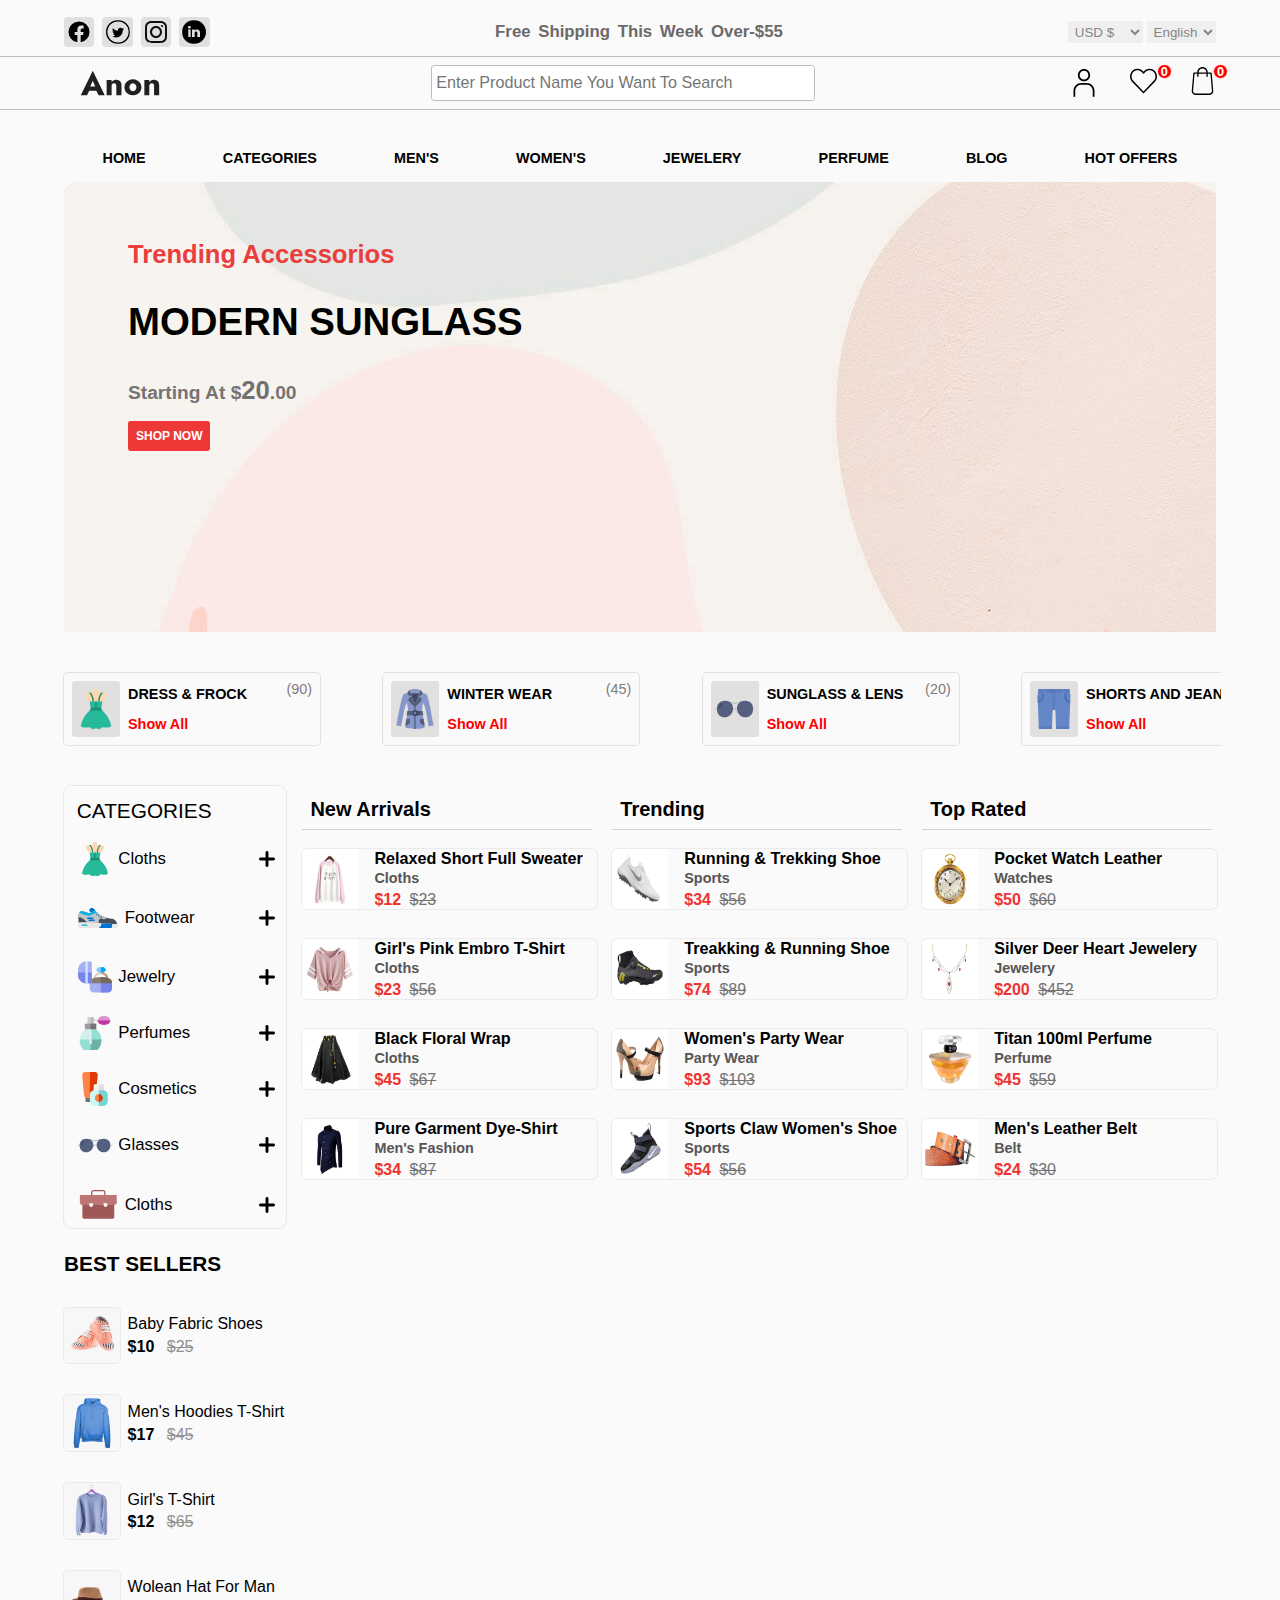
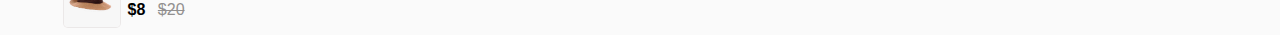
==== index.html @ 5d0e6f50 "adding responsiveness" ====
<!DOCTYPE html>
<html lang="en">
<head>
    <meta charset="UTF-8">
    <meta name="viewport" content="width=device-width, initial-scale=1.0">
    <title>Document</title>
    <link rel="stylesheet" href="./assets/css/style.css">
    <script src="./assets/js/script.js"></script>
</head>
<body>
    <div class="nav-lower">
        <img src="./assets/images/icons/three.svg" alt="menu" class="menu" onclick="menuFunc()">
        <div class="card">
            <img src="./assets/images/icons/bag.svg" alt="add to cart">
            <div style="left:95%;">0</div>
        </div>
        <img src="./assets/images/icons/house.svg" alt="home">
        <div class="card">
            <img src="./assets/images/icons/heart.svg" alt="whislist">
            <div style="left:105%;">0</div>
        </div>
        <img src="./assets/images/icons/four.svg" alt="box" onclick="itemCategories(event)">
    </div>
    <div class="upper">
        <div class="container">
            <div class="social">
                <img src="./assets/images/facebook-color-black-round.svg" alt="facebook">
                <img src="./assets/images/twitter-round-black.svg" alt="twitter">
                <img src="./assets/images/instagram-simple.svg" alt="instagram">
                <img src="./assets/images/linkedin-round-black.svg" alt="linkendin">
            </div>
            <div class="header">free shipping this week over-$55</div>
            <div class="option">
                <select name="" id="">
                    <option value="usd">USD $</option>
                    <option value="euro">EURO €</option>
                </select>
                <select name="" id="">
                    <option value="english">English</option>
                    <option value="french">French</option>
                    <option value="dutch">Dutch</option>
                </select>
            </div>
        </div>
    </div>

    <!-- nav section -->
    <nav>
        <div class="container">
            <img src="./assets/images/logo/logo.svg" alt="" class="logo">
            <input type="search" name="" id="" placeholder="enter product name you want to search">
            <div class="settings">
                <img src="./assets/images/icons/user.svg" alt="account settings">
                <div class="card">
                    <img src="./assets/images/icons/heart.svg" alt="whislist">
                    <div style="left:100%;">0</div>
                </div>
                <div class="card">
                    <img src="./assets/images/icons/bag.svg" alt="add to cart">
                    <div style="left:90%;">0</div>
                </div>
            </div>
        </div>
    </nav>

    <!-- header section -->
    <header>
        <div class="categories">
            <li>home</li>
            <li>categories</li>
            <li>men's</li>
            <li>women's</li>
            <li>jewelery</li>
            <li>perfume</li>
            <li>blog</li>
            <li>hot offers</li>
        </div>

        <div class="banner">
            <div class="card">
                <img src="./assets/images/banner-2.jpg" alt="">
                <div class="text">
                    <h3>trending accessorios</h3>
                    <h2>modern sunglass</h2>
                    <div>starting at $<span>20</span>.00</div>
                    <button>shop now</button>
                </div>
            </div>
            <div class="card">
                <img src="./assets/images/banner-3.jpg" alt="">
                <div class="text">
                    <h3>summer sales</h3>
                    <h2>women's collection</h2>
                    <div>starting at $<span>29</span>.00</div>
                    <button>shop now</button>
                </div>
            </div>
        </div>

        <!-- cloths type section -->
        <div class="cloth-type">
            <div class="card">
                <img src="./assets/images/icons/dress.svg" alt="dress & frocks">
                <div class="text">
                    <h3>dress & frock</h3>
                    <div>show all</div>
                </div>
                <div class="pop">
                    (<span>90</span>)
                </div>
            </div>
            <div class="card">
                <img src="./assets/images/icons/coat.svg" alt="winter wear">
                <div class="text">
                    <h3>winter wear</h3>
                    <div>show all</div>
                </div>
                <div class="pop">
                    (<span>45</span>)
                </div>
            </div>
            <div class="card">
                <img src="./assets/images/icons/glasses.svg" alt="glasses">
                <div class="text">
                    <h3>sunglass & lens</h3>
                    <div>show all</div>
                </div>
                <div class="pop">
                    (<span>20</span>)
                </div>
            </div>
            <div class="card">
                <img src="./assets/images/icons/shorts.svg" alt="shorts & half pants">
                <div class="text">
                    <h3>shorts and jeans</h3>
                    <div>show all</div>
                </div>
                <div class="pop">
                    (<span>23</span>)
                </div>
            </div>
            <div class="card">
                <img src="./assets/images/icons/tee.svg" alt="">
                <div class="text">
                    <h3>t-shirt</h3>
                    <div>show all</div>
                </div>
                <div class="pop">
                    (<span>78</span>)
                </div>
            </div>
            <div class="card">
                <img src="./assets/images/icons/jacket.svg" alt="">
                <div class="text">
                    <h3>jacket</h3>
                    <div>show all</div>
                </div>
                <div class="pop">
                    (<span>12</span>)
                </div>
            </div>
            <div class="card">
                <img src="./assets/images/icons/watch.svg" alt="">
                <div class="text">
                    <h3>watch</h3>
                    <div>show all</div>
                </div>
                <div class="pop">
                    (<span>34</span>)
                </div>
            </div>
        </div>
    </header>

    <!-- main-section  -->
    <main>

        <!-- left side section  -->
        <div class="left">
            <div class="items">
                <div class="heading">categories</div>
                <div class="card">
                    <div class="box">
                        <div class="sub">
                            <img src="./assets/images/icons/dress.svg" alt="cloths">
                            <div>cloths</div>
                        </div>
                        <img src="./assets/images/icons/plus.svg" alt="">
                    </div>
                    <div class="swipe-down">
                        <div class="down">
                            <div></div>
                            <p>(<span>0</span>)</p>
                        </div>
                        <div class="down">
                            <div></div>
                            <p>(<span>0</span>)</p>
                        </div>
                        <div class="down">
                            <div></div>
                            <p>(<span>0</span>)</p>
                        </div>
                        <div class="down">
                            <div></div>
                            <p>(<span>0</span>)</p>
                        </div>
                    </div>
                </div>
                <div class="card">
                    <div class="box">
                        <div class="sub">
                            <img src="./assets/images/icons/shoes.svg" alt="footwear">
                            <div>footwear</div>
                        </div>
                        <img src="./assets/images/icons/plus.svg" alt="">
                    </div>
                    <div class="swipe-down">
                        <div class="down">
                            <div></div>
                            <p>(<span>0</span>)</p>
                        </div>
                        <div class="down">
                            <div></div>
                            <p>(<span>0</span>)</p>
                        </div>
                        <div class="down">
                            <div></div>
                            <p>(<span>0</span>)</p>
                        </div>
                        <div class="down">
                            <div></div>
                            <p>(<span>0</span>)</p>
                        </div>
                    </div>
                </div>
                <div class="card">
                    <div class="box">
                        <div class="sub">
                            <img src="./assets/images/icons/jewelry.svg" alt="jewelry">
                            <div>jewelry</div>
                        </div>
                        <img src="./assets/images/icons/plus.svg" alt="">
                    </div>
                    <div class="swipe-down">
                        <div class="down">
                            <div></div>
                            <p>(<span>0</span>)</p>
                        </div>
                        <div class="down">
                            <div></div>
                            <p>(<span>0</span>)</p>
                        </div>
                        <div class="down">
                            <div></div>
                            <p>(<span>0</span>)</p>
                        </div>
                        <div class="down">
                            <div></div>
                            <p>(<span>0</span>)</p>
                        </div>
                    </div>
                </div>
                <div class="card">
                    <div class="box">
                        <div class="sub">
                            <img src="./assets/images/icons/perfume.svg" alt="perfumes">
                            <div>perfumes</div>
                        </div>
                        <img src="./assets/images/icons/plus.svg" alt="">
                    </div>
                    <div class="swipe-down">
                        <div class="down">
                            <div></div>
                            <p>(<span>0</span>)</p>
                        </div>
                        <div class="down">
                            <div></div>
                            <p>(<span>0</span>)</p>
                        </div>
                        <div class="down">
                            <div></div>
                            <p>(<span>0</span>)</p>
                        </div>
                        <div class="down">
                            <div></div>
                            <p>(<span>0</span>)</p>
                        </div>
                    </div>
                </div>
                <div class="card">
                    <div class="box">
                        <div class="sub">
                            <img src="./assets/images/icons/cosmetics.svg" alt="cosmetics">
                            <div>cosmetics</div>
                        </div>
                        <img src="./assets/images/icons/plus.svg" alt="">
                    </div>
                    <div class="swipe-down">
                        <div class="down">
                            <div></div>
                            <p>(<span>0</span>)</p>
                        </div>
                        <div class="down">
                            <div></div>
                            <p>(<span>0</span>)</p>
                        </div>
                        <div class="down">
                            <div></div>
                            <p>(<span>0</span>)</p>
                        </div>
                        <div class="down">
                            <div></div>
                            <p>(<span>0</span>)</p>
                        </div>
                    </div>
                </div>
                <div class="card">
                    <div class="box">
                        <div class="sub">
                            <img src="./assets/images/icons/glasses.svg" alt="glasses">
                            <div>glasses</div>
                        </div>
                        <img src="./assets/images/icons/plus.svg" alt="">
                    </div>
                    <div class="swipe-down">
                        <div class="down">
                            <div></div>
                            <p>(<span>0</span>)</p>
                        </div>
                        <div class="down">
                            <div></div>
                            <p>(<span>0</span>)</p>
                        </div>
                        <div class="down">
                            <div></div>
                            <p>(<span>0</span>)</p>
                        </div>
                        <div class="down">
                            <div></div>
                            <p>(<span>0</span>)</p>
                        </div>
                    </div>
                </div>
                <div class="card">
                    <div class="box">
                        <div class="sub">
                            <img src="./assets/images/icons/bag-color.svg" alt="">
                            <div>cloths</div>
                        </div>
                        <img src="./assets/images/icons/plus.svg" alt="">
                    </div>
                    <div class="swipe-down">
                        <div class="down">
                            <div></div>
                            <p>(<span>0</span>)</p>
                        </div>
                        <div class="down">
                            <div></div>
                            <p>(<span>0</span>)</p>
                        </div>
                        <div class="down">
                            <div></div>
                            <p>(<span>0</span>)</p>
                        </div>
                        <div class="down">
                            <div></div>
                            <p>(<span>0</span>)</p>
                        </div>
                    </div>
                </div>
            </div>

            <!-- discount product section  -->
            <div class="discount">
                <div class="heading">best sellers</div>
                <div class="card">
                    <img src="./assets/images/products/1.jpg" alt="baby fabric shoe">
                    <div class="text">
                        <div class="h4">baby fabric shoes</div>
                        <div class="h5">$10 <span>$25</span></div>
                    </div>
                </div>
                <div class="card">
                    <img src="./assets/images/products/2.jpg" alt="men's hoodies t-shirt">
                    <div class="text">
                        <div class="h4">men's hoodies t-shirt</div>
                        <div class="h5">$17 <span>$45</span></div>
                    </div>
                </div>
                <div class="card">
                    <img src="./assets/images/products/3.jpg" alt="girl's t-shirt">
                    <div class="text">
                        <div class="h4">girl's t-shirt</div>
                        <div class="h5">$12 <span>$65</span></div>
                    </div>
                </div>
                <div class="card">
                    <img src="./assets/images/products/4.jpg" alt="wolean hat for man">
                    <div class="text">
                        <div class="h4">wolean hat for man</div>
                        <div class="h5">$8 <span>$20</span></div>
                    </div>
                </div>
            </div>
        </div>

        <!-- right section side  -->

        <div class="right">
            <div class="section">
                <div class="heading">new arrivals</div>
                <div class="flex-container">
                    <div class="card">
                        <img src="./assets/images/products/clothes-1.jpg" alt="sweater">
                        <div class="text">
                            <h4 class="h4" title="relaxed short full sweater">relaxed short full sweater</h4>
                            <div class="h6">cloths</div>
                            <div class="h5">$12 <span>$23</span></div>
                        </div>
                    </div>
                    <div class="card">
                        <img src="./assets/images/products/jacket-5.jpg" alt="">
                        <div class="text">
                            <h4 class="h4">men's yarn fleece coat</h4>
                            <div class="h6">winter wear</div>
                            <div class="h5">$20 <span>$32</span></div>
                        </div>
                    </div>
                    <div class="card">
                        <img src="./assets/images/products/clothes-2.jpg" alt="">
                        <div class="text">
                            <h4 class="h4">girl's pink embro t-shirt</h4>
                            <div class="h6">cloths</div>
                            <div class="h5">$23 <span>$56</span></div>
                        </div>
                    </div>
                    <div class="card">
                        <img src="./assets/images/products/jacket-1.jpg" alt="">
                        <div class="text">
                            <h4 class="h4">men's winter leather</h4>
                            <div class="h6">winter wear</div>
                            <div class="h5">$45 <span>$76</span></div>
                        </div>
                    </div>
                    <div class="card">
                        <img src="./assets/images/products/clothes-3.jpg" alt="">
                        <div class="text">
                            <h4 class="h4">black floral wrap</h4>
                            <div class="h6">cloths</div>
                            <div class="h5">$45 <span>$67</span></div>
                        </div>
                    </div>
                    <div class="card">
                        <img src="./assets/images/products/jacket-3.jpg" alt="">
                        <div class="text">
                            <h4 class="h4">men's winter leather jacket</h4>
                            <div class="h6">jacket</div>
                            <div class="h5">$47 <span>$70</span></div>
                        </div>
                    </div>
                    <div class="card">
                        <img src="./assets/images/products/shirt-1.jpg" alt="">
                        <div class="text">
                            <h4 class="h4">pure garment dye-shirt</h4>
                            <div class="h6">men's fashion</div>
                            <div class="h5">$34 <span>$87</span></div>
                        </div>
                    </div>
                    <div class="card">
                        <img src="./assets/images/products/shorts-1.jpg" alt="">
                        <div class="text">
                            <h4 class="h4">better basics french shorts</h4>
                            <div class="h6">shorts</div>
                            <div class="h5">$20 <span>$32</span></div>
                        </div>
                    </div>
                </div>
            </div>
            <div class="section">
                <div class="heading">trending</div>
                <div class="flex-container">
                    <div class="card">
                        <img src="./assets/images/products/sports-1.jpg" alt="">
                        <div class="text">
                            <h4 class="h4">running & trekking shoe</h4>
                            <div class="h6">sports</div>
                            <div class="h5">$34 <span>$56</span></div>
                        </div>
                    </div>
                    <div class="card">
                        <img src="./assets/images/products/sports-6.jpg" alt="">
                        <div class="text">
                            <h4 class="h4">air trekking shoes</h4>
                            <div class="h6">sports</div>
                            <div class="h5">$51 <span>&65</span></div>
                        </div>
                    </div>
                    <div class="card">
                        <img src="./assets/images/products/sports-2.jpg" alt="">
                        <div class="text">
                            <h4 class="h4">treakking & running shoe</h4>
                            <div class="h6">sports</div>
                            <div class="h5">$74 <span>$89</span></div>
                        </div>
                    </div>
                    <div class="card">
                        <img src="./assets/images/products/shoe-3.jpg" alt="">
                        <div class="text">
                            <h4 class="h4">boot with suede shoe</h4>
                            <div class="h6">boots</div>
                            <div class="h5">$20 <span>$40</span></div>
                        </div>
                    </div>
                    <div class="card">
                        <img src="./assets/images/products/party-wear-1.jpg" alt="">
                        <div class="text">
                            <h4 class="h4">women's party wear</h4>
                            <div class="h6">party wear</div>
                            <div class="h5">$93 <span>$103</span></div>
                        </div>
                    </div>
                    <div class="card">
                        <img src="./assets/images/products/shoe-1.jpg" alt="">
                        <div class="text">
                            <h4 class="h4">men's leather for formal</h4>
                            <div class="h6">formal</div>
                            <div class="h5">$43 <span>$68</span></div>
                        </div>
                    </div>
                    <div class="card">
                        <img src="./assets/images/products/sports-3.jpg" alt="">
                        <div class="text">
                            <h4 class="h4">sports claw women's shoe</h4>
                            <div class="h6">sports</div>
                            <div class="h5">$54 <span>$56</span></div>
                        </div>
                    </div>
                    <div class="card">
                        <img src="./assets/images/products/shoe-2.jpg" alt="">
                        <div class="text">
                            <h4 class="h4">casual men's brown shoe</h4>
                            <div class="h6">casual</div>
                            <div class="h5">$50 <span>$62</span></div>
                        </div>
                    </div>
                </div>
            </div>
            <div class="section">
                <div class="heading">top rated</div>
                <div class="flex-container">
                    <div class="card">
                        <img src="./assets/images/products/watch-3.jpg" alt="">
                        <div class="text">
                            <h4 class="h4">pocket watch leather</h4>
                            <div class="h6">watches</div>
                            <div class="h5">$50 <span>$60</span></div>
                        </div>
                    </div>
                    <div class="card">
                        <img src="./assets/images/products/jewellery-2.jpg" alt="">
                        <div class="text">
                            <h4 class="h4">platinum ziroon clint</h4>
                            <div class="h6">jewelery</div>
                            <div class="h5">$12 <span>$33</span></div>
                        </div>
                    </div>
                    <div class="card">
                        <img src="./assets/images/products/jewellery-3.jpg" alt="">
                        <div class="text">
                            <h4 class="h4">silver deer heart jewelery</h4>
                            <div class="h6">jewelery</div>
                            <div class="h5">$200 <span>$452</span></div>
                        </div>
                    </div>
                    <div class="card">
                        <img src="./assets/images/products/watch-1.jpg" alt="">
                        <div class="text">
                            <h4 class="h4">smart watch</h4>
                            <div class="h6">watches</div>
                            <div class="h5">$56 <span>$70</span></div>
                        </div>
                    </div>
                    <div class="card">
                        <img src="./assets/images/products/perfume.jpg" alt="">
                        <div class="text">
                            <h4 class="h4">titan 100ml perfume</h4>
                            <div class="h6">perfume</div>
                            <div class="h5">$45 <span>$59</span></div>
                        </div>
                    </div>
                    <div class="card">
                        <img src="./assets/images/products/shampoo.jpg" alt="">
                        <div class="text">
                            <h4 class="h4">shampoo conditionar</h4>
                            <div class="h6">cosmetics</div>
                            <div class="h5">$25 <span>$30</span></div>
                        </div>
                    </div>
                    <div class="card">
                        <img src="./assets/images/products/belt.jpg" alt="">
                        <div class="text">
                            <h4 class="h4">men's leather belt</h4>
                            <div class="h6">belt</div>
                            <div class="h5">$24 <span>$30</span></div>
                        </div>
                    </div>
                    <div class="card">
                        <img src="./assets/images/products/jewellery-1.jpg" alt="">
                        <div class="text">
                            <h4 class="h4">gold earrings</h4>
                            <div class="h6">jewelery</div>
                            <div class="h5">$25 <span>$34</span></div>
                        </div>
                    </div>
                </div>
            </div>
        </div>
    </main>
</body>
</html>
---- assets/css/style.css ----
@import url('https://fonts.googleapis.com/css?family=Inconsolata');
:root{
    --fontFamily:'Gill Sans', 'Gill Sans MT', Calibri, 'Trebuchet MS', sans-serif;
    --compWidth:90vw; /*this is for small screen from 1100px to 900px or something */
    --compbigWidth:80vw;/* this is for big screen */
    --btnPadding:0.5rem;
    --btnBorder-radious:0.2rem;
    --card-Border-radious:0.25rem;
}
body{
    position: relative;
    display:flex;
    flex-direction: column;
    align-items:center;
    background-color: rgb(250, 250, 250);
    /* padding:0.1rem; */
}
.menu-bar{
    display: none;
}
.nav-lower{
    display: none;
}
.upper{
    width:100%;
    height:3rem;
    display:flex;
    justify-content: center;
    .container{
        width:var(--compWidth);
        display:flex;
        flex-direction:row;
        align-items:center;
        justify-content:space-between;
        padding:0.5rem;
        .social{
            width:fit-content;
            display: flex;
            flex-direction: row;
            justify-content:space-around;
            gap:0.5rem;
            img{
                width:1.5rem;
                cursor: pointer;
                background-color:rgb(224, 224, 224);
                padding:0.2rem;
                border-radius:0.25rem;
            }
            img:hover{
                background-color: rgb(245, 67, 67);
                opacity:0.85;
                transition: optacity width background-color 1s;
                transform: scale(1.025);
            }
        }
        .header{
            font-size:1.05rem;
            font-family: var(--fontFamily);
            text-transform: capitalize;
            word-spacing:3px;
            font-weight:600;
            color:rgb(107, 105, 105);
        }
        select{
            outline:none;
            border:none;
            color:rgb(136, 133, 133);
            padding:0.15rem;
        }
    }
}
nav{
    width:100%;
    height:fit-content;
    border-top:solid 1px rgb(192, 188, 188);
    border-bottom:solid 1px rgb(192, 188, 188);
    display: flex;
    justify-content: center;
    padding:0.5rem;
    margin-bottom:1.5rem;
    .container{
        width:var(--compWidth);
        /* border:solid 1px; */
        display: flex;
        flex-direction:row;
        align-items: center;
        justify-content: space-between;
        img{
            width:7rem;
        }
        input{
            width:30vw;
            height:2.25rem;
            outline:none;
            border:solid 1px rgb(192, 188, 188);
            border-radius:0.2rem;
            padding:0.25rem;
        }
        .settings{
            width:fit-content;
            display:flex;
            flex-direction:row;
            align-items: center;
            gap:2rem;
            img{
                width:1.7rem;
            }
            .card{
                width:1.7rem;
                position: relative;
                img{
                    width:1.7rem;
                    height: 100%;
                }
                div{
                    width:0.8rem;
                    height:0.8rem;
                    text-align:center;
                    background-color:red;
                    color:white;
                    font-size:0.8rem;
                    font-family: var(--fontFamily);
                    border:solid 1px;
                    top:-0.2rem;
                    position: absolute;
                    border-radius:50%;
                    font-weight:600;
                    display: flex;
                    justify-content:center;
                    align-items: center;
                }
            }
            img:hover{
                transform: scale(1.025);
                cursor: pointer;
            }
        }
    }
}
::placeholder{
    font-size:1.01rem;
    text-transform: capitalize;
    font-family: var(--fontFamily);
}
header{
    width:100%;
    display: flex;
    flex-direction:column;
    align-items: center;
    .categories{
        width:var(--compWidth);
        height:fit-content;
        display: flex;
        flex-direction: row;
        flex-wrap: wrap;
        justify-content:space-around;
        align-items: center;
        margin:1rem 1rem;
        li{
            list-style:none;
            font-family:var(--fontFamily);
            text-transform: uppercase;
            font-size:0.9rem;
            font-weight:700;
            cursor: pointer;
        }
        li:hover{
            transform: scale(1.025);
            text-decoration:underline 2px rgb(238, 55, 55);
            text-underline-offset:0.25rem;
            transition: text-decoration transform 1s;
        }
    }
}
header > .banner{
    width:var(--compWidth);
    display: flex;
    flex-direction: row;
    align-items: center;
    gap:10px;
    overflow:auto hidden;
    scroll-snap-type:inline mandatory;
    overscroll-behavior-inline:contain;
    .card{
        min-width: 100%;
        max-height:450px;
        position: relative;
        aspect-ratio:1/1;
        overflow:hidden;
        scroll-snap-align:start;
        img{
            border-radius:1rem;
            aspect-ratio:16/5;
            box-shadow:0px 0px 0px 1px rgb(236, 236, 236);
            object-fit:cover;
            object-position:start;
        }
        .text{
            position: absolute;
            z-index:1;
            top:2.5vw;
            left:5vw;
            font-family: var(--fontFamily);
            h3{
                font-size:2vw;
                text-transform:capitalize;
                color:rgb(236, 61, 61);
            }
            h2{
                font-size:3vw;
                text-transform: uppercase;
            }
            div{
                font-size:1.5vw;
                text-transform: capitalize;
                font-weight:600;
                color:rgb(117, 115, 115);
                span{
                    font-size:2vw;
                    color:rgb(116, 112, 112);
                }
            }
            button{
                font-size:75%;
                background-color:rgb(238, 55, 55);
                border:none;
                padding:0.5rem;
                border-radius:0.15rem;
                color:white;
                font-weight:600;
                text-transform: uppercase;
                margin-top:1rem;
            }
            button:hover{
                background-color:black;
                transform:scale(1.05);
                transition: background-color 0.25s;
            }
        }
    }
}
header > .cloth-type{
    width:var(--compWidth);
    height:6rem;
    display: flex;
    flex-direction: row;
    justify-content: space-around;
    align-items: center;
    font-family: var(--fontFamily);
    margin:1.5rem 0;
    padding:5px;
    overflow:auto hidden;
    scroll-snap-type:inline mandatory;
    overscroll-behavior-inline:contain;
    gap:5.5%;
    .card{
        min-width: 15rem;
        height:fit-content;
        box-shadow:0px 0px 0px 1px rgb(226, 224, 224);
        display:flex;
        flex-direction: row;
        /* justify-content: space-between; */
        align-items: center;
        border-radius:0.25rem;
        gap:0.5rem;
        padding:0.5rem;
        overflow:hidden;
        scroll-snap-align: center;
        position: relative;
        img{
            width:2.5rem;
            height:3rem;
            background-color:rgb(226, 223, 223);
            border-radius:0.2rem;
            padding:0.25rem;
        }
        .text{
            width:fit-content;
            height:fit-content;
            display:flex;
            flex-direction:column;
            justify-content: space-around;
            h3{
                font-size:0.9rem;
                text-transform: uppercase;
                font-weight:900;
                margin-top:0;
            }
            div{
                font-size:0.9rem;
                color:red;
                text-transform:capitalize;
                font-weight:600;
            }
        }
        .pop{
            position: absolute;
            right:0;
            font-size:0.9rem;
            align-self: flex-start;
            right:0;
            /* margin-left:30%; */
            color:rgb(128, 125, 125);
            margin:0 0.5rem;
        }
    }
}
::-webkit-scrollbar{
    height:5px;
    border:red;
}
::-webkit-scrollbar-track{
    background-color:whitesmoke;
}
::-webkit-scrollbar-thumb{
    background-color:rgb(214, 209, 209);
    border-radius:0.5rem;
}
main{
    width:var(--compWidth);
    display:flex;
    flex-direction: row;
    gap:0.5rem;
}
main > .left{
    width:15%;
    display:flex;
    flex-direction: column;
    gap:1.5rem;
}
main > .left > .items{
    width:100%;
    display:flex;
    flex-direction: column;
    border-radius:0.5rem;
    align-items: center;
    gap:1rem;
    box-shadow:0px 0px 0px 1px rgb(231, 231, 231);
    font-family:'Trebuchet MS', 'Lucida Sans Unicode', 'Lucida Grande', 'Lucida Sans', Arial, sans-serif;
    .heading{
        font-size:1.3rem;
        text-transform: uppercase;
        align-self: flex-start;
        margin: 0.8rem 0 0 0.8rem ;
    }
    .card{
        width:90%;
        display:flex;
        flex-direction: column;
        justify-content: space-around;
        align-items: center;
        .box{
            width:100%;
            display:flex;
            flex-direction: row;
            justify-content: space-between;
            align-items: center;
            .sub{
                width:20%;
                display: flex;
                flex-direction: row;
                align-items: center;
                gap:0.2rem;
                img{
                    width:100%;
                    padding:0.2rem;
                }
                div{
                    font-size:1.05rem;
                    text-transform:capitalize;
                }
            } 
            img{
                width:1rem;
            }
        }
        .swipe-down{
            display:none;
        }
    }
}
main > .left > .discount{
    width:100%;
    display: flex;
    flex-direction: column;
    gap:2rem;
    font-family:var(--fontFamily);
    .heading{
        font-size:1.3rem;
        text-transform: uppercase;
        font-weight:600;
    }
    .card{
        width:100%;
        display: flex;
        flex-direction: row;
        align-items: center;
        gap: 0.5rem;
        img{
            width:25%;
            box-shadow:0px 0px 0px 1px rgb(235, 232, 232);
            border-radius:0.25rem;
        }
        .text{
            height:5vh;
            display:flex;
            flex-direction:column;
            justify-content: space-around;
            .h4{
                font: size 1.15em;
                text-transform: capitalize;
                font-weight:500;
            }
            .h5{
                word-spacing:0.5rem;
                font-size:1rem;
                color:black;
                font-weight:600;
                span{ 
                    color:rgb(146, 144, 144);
                    text-decoration:line-through;
                    font-weight:500;
                }
            }
        }
    }
}
main > .right{
    width:80%;
    display:flex;
    flex-direction: row;
    justify-content:space-around;
    gap:0.5rem;
}
main > .right > .section{
    min-width:14vw;
    height:fit-content;
    display:flex;
    flex-direction: column;
    /* border:solid 1px; */
    padding:0.25rem;
    .heading{
        font-size:1.25rem;
        margin-left:0.25rem;
        text-transform:capitalize;
        font-family:var(--fontFamily);
        font-weight:600;
        border-bottom:solid 1px rgb(212, 210, 210);
        padding:0.5rem;
    }
    .flex-container{ 
        min-width: 100%;
        height:40vh;
        display: grid;
        grid-template-columns:repeat(1fr,2);
        grid-template-rows:repeat(3.8rem,4);
        align-items:center;
        column-gap:7%;
        padding:0.25rem;
        overflow-x:scroll;
        scroll-snap-type:inline mandatory;
        overscroll-behavior-inline:contain;
        .card{
            min-width:23vw;
            height:3.8rem;
            display: flex;
            flex-direction: row;
            align-items:center;
            gap:1rem;
            overflow:hidden;
            scroll-snap-align: center;
            text-overflow: ellipsis;
            border-radius:0.35rem;
            box-shadow:0px 0px 0px 1px rgb(236, 235, 235);
            img{
                width:3.5rem;
                height:100%;
            }
            .text{
                height:98%;
                display: flex;
                flex-direction: column;
                justify-content: space-between;
                font-family: 'Gill Sans', 'Gill Sans MT', Calibri, 'Trebuchet MS', sans-serif;
                .h4{
                    font-size:1.01rem;
                    text-transform:capitalize;
                    white-space:nowrap;
                    overflow: hidden;
                    text-overflow: ellipsis;
                    margin-top:0;
                }
                .h6{
                    font-size:0.9rem;
                    text-transform: capitalize;
                    margin-top:-1.5rem;
                    color:rgb(87, 85, 85);
                    font-weight:550;
                }
                .h5{
                    font-size:1rem;
                    color:rgb(238, 51, 51);
                    font-weight: 600;
                    word-spacing:0.25rem;
                    span{
                        font-weight:500;
                        color:rgb(117, 115, 115);
                        text-decoration:line-through;
                    }
                }
            }
        }
        .card:nth-child(odd){
            grid-column:1/2;
        }
        .card:nth-child(even){
            grid-column:2/3;
            margin-right:1rem;
        }
    }
}
@media (max-width:640px){
    header > .categories{
        display: none;
    }
}
/* for 1310px to 1100px  */
@media (max-width:1310px) and (min-width:936px){
    .menu-bar{
        display: none;
    }
    nav{
        .container{
            width:var(--compWidth);
            justify-content: space-between;
        }
    }
    header{
        width:var(--compWidth);   
    }
    main > .left{
        width:20%;
    }
    main > .right{
        width:80%;
        justify-content:space-between;
    }
}

/* for 1100px to 490px  */
@media (max-width:936px) and (min-width:490px){
    .menu-bar{
        position:fixed;
        width:40vw;
        top:0;
        left:-0.5rem;
        bottom:0;
        height:100vh;
        display: flex;
        flex-direction: column;
        gap: 1rem;
        align-items: center;
        padding:1rem;
        z-index:1;
        font-family:var(--fontFamily);
        background-color:white;
        .head{
            width:100%;
            height:fit-content;
            display: flex;
            flex-direction: row;
            justify-content:space-between;
            h2{
                font-size:1.2rem;
                font-weight:600;
                text-transform:capitalize;
                color:rgb(238, 52, 52);
            }
            img{
                width:2rem;
            }
        }
        .categories{
            width:100%;
            height:60%;
            display:flex;
            flex-direction: column;
            justify-content:space-between;
            /* border:solid 1px red; */
            li:first-child{
                border-top: solid 1px rgb(214, 216, 218);
            }
            li{
                height:12.5%;
                list-style:none;
                font-size:1.1rem;
                text-transform: capitalize;
                font-weight:600;
                border-bottom:solid 1px rgb(214, 216, 218);
                display: flex;
                align-items: center;
            }
        }
        .social{
            width:100%;
            display: flex;
            flex-direction: row;
            justify-content: space-evenly;
            img{
                width:2rem;
                background-color: rgb(231, 231, 231);
                padding:0.2rem;
                border-radius:0.5rem;
            }
        }
    }
    @keyframes slidebar {
    }
    .nav-lower{
        position: fixed;
        width:70%;
        display: flex;
        flex-direction: row;
        justify-content:space-around;
        padding:1rem;
        bottom:0;
        z-index:1;
        box-shadow:0px 0px 0px 1px rgb(226, 224, 224);
        background-color:whitesmoke;
        border-top-left-radius:0.5rem;
        border-top-right-radius:0.5rem;
        img{
            width:1.5rem;
        }
        .card{
            position: relative;
            img{
                width:1.5rem;
            }
            div{
                width:0.7rem;
                height:0.7rem;
                position: absolute;
                top:0;
                border-radius:50%;
                background-color:rgb(248, 10, 10);
                display:flex;
                justify-content: center;
                align-items: center;
                color:white;
                font-family: var(--fontFamily);
                font-size:0.8rem;
                font-weight:600;
                padding:0.05rem;

            }
        }
    }
    .upper{
        .container{
            width:var(--compWidth);
            justify-content:space-between;
            .social{
                display: none;
            }
        }
    }
    nav{
        .container{
            width:var(--compWidth);
            justify-content:space-between;
            input{
                width:50vw;
            }
            .settings{
                display: none;
            }
        }
        
    }
    header > .categories{
        display: none;
    }
    header > .banner{
        margin-top:1rem;
    }
    header{
        .categories{
            display: none;
        }
        .banner{
            margin-top:1rem;
            .card > .text{
                top:0rem;
                h3{
                    font-size:1rem;
                }
                h2{
                    font-size:1.2rem;
                }
                div{
                    font-size:0.8rem;
                    span{
                        font-size:1rem;
                    }
                }
                button{
                    font-size:0.7rem;
                    padding:0.2rem;
                    margin-top:0.5rem;
                }
                button:hover{
                    background-color:red;
                }
                /* button:focus{
                    background-color:black;
                } */
            }
        }
    }
    main > .left{
        display: none;
    }
    main{
        gap:0;
        justify-content:center;
        margin-bottom:4rem;
    }
    main > .right{
        width:100%;
        justify-content: space-around;
        .section > .flex-container > .card{
            width:28vw;
        }
    }
    /* .product-bar{

    } */
}

/* for 490px to lowest pixels as possible */
@media (max-width:490px) {
    .menu-bar{
        position: fixed;
        width:50vw;
        top:-0.5rem;
        left:-0.5rem;
        bottom:-2rem;
        height:100vh;
        display: flex;
        flex-direction: column;
        gap:1rem;
        align-items: center;
        padding:1rem;
        z-index:1;
        font-family:var(--fontFamily);
        background-color:whitesmoke;
        transition-property:width;
        transition-duration: 4s;
        .head{
            width:100%;
            height:fit-content;
            display: flex;
            flex-direction: row;
            justify-content:space-between;
            border-bottom:solid 1px rgb(214, 216, 218);
            h2{
                font-size:1.2rem;
                font-weight:600;
                text-transform:capitalize;
                color:rgb(238, 52, 52);
            }
            img{
                width:2rem;
            }
        }
        .categories{
            width:100%;
            height:fit-content;
            display:flex;
            flex-direction: column;
            li{
                height:2.5rem;
                list-style:none;
                /* border:solid 1px; */
                font-size:0.9rem;
                text-transform: capitalize;
                font-weight:600;
                border-bottom:solid 1px rgb(214, 216, 218);
                display: flex;
                align-items:center;
            }
        }
        .social{
            width:100%;
            display: flex;
            flex-direction: row;
            justify-content: space-evenly;
            margin-top:1rem;
            img{
                width:2rem;
                background-color: rgb(231, 231, 231);
                padding:0.2rem;
                border-radius:0.5rem;
            }
        }
        .option{
            width:100%;
            display:flex;
            flex-direction: column;
            margin-top:2rem;
            gap:1rem;
            select{
                border-radius:0.25rem;
            }
        }
    }
    .nav-lower{
        position: fixed;
        bottom:0;
        width:100%;
        display: flex;
        flex-direction: row;
        justify-content: space-around;
        padding:1rem;
        background-color:rgb(243, 239, 239);
        img{
            width:1.5rem;
        }
        .card{
            position: relative;
            img{
                width:1.5rem;
            }
            div{
                width:0.7rem;
                height:0.7rem;
                position: absolute;
                top:0;
                border-radius:50%;
                background-color:rgb(248, 10, 10);
                display:flex;
                justify-content: center;
                align-items: center;
                color:white;
                font-family: var(--fontFamily);
                font-size:0.8rem;
                font-weight:600;
                padding:0.05rem;

            }
        }
    }
    .upper{
        display: none;
    }
    nav{
        width:100%;
        .container{
            width:100%;
            display: flex;
            flex-direction: column;
            gap:0.5rem;
            input{
                width:70%;
            }
            .settings{
                display: none;
            }
        }
    }
    header{
        .categories{
            display: none;
        }
        .banner{
            width:100%;
            margin-top:1rem;
            .card > .text{
                top:-0.5rem;
                h3{
                    font-size:80%;
                }
                h2{
                    font-size:90%;
                    margin-top:-1vh;
                }
                div{
                    font-size:70%;
                    margin-top:-1vh;
                    span{
                        font-size:130%;
                    }
                }
                button{
                    font-size:0.7rem;
                    padding:0.2rem;
                    margin-top:0.5rem;
                }
                button:hover{
                    background-color:red;
                }
            }
        }
    }
    header > .cloth-type{
        width:100%;
        height:6rem;
        gap:13%;
        .card{
            min-width: 22rem;
            scroll-snap-align: center;
            position: relative;
        }
    }
    main > .left{
        display: none;
    }
    main > .right{
        width:100%;
        display: flex;
        flex-direction: column;
    }
}
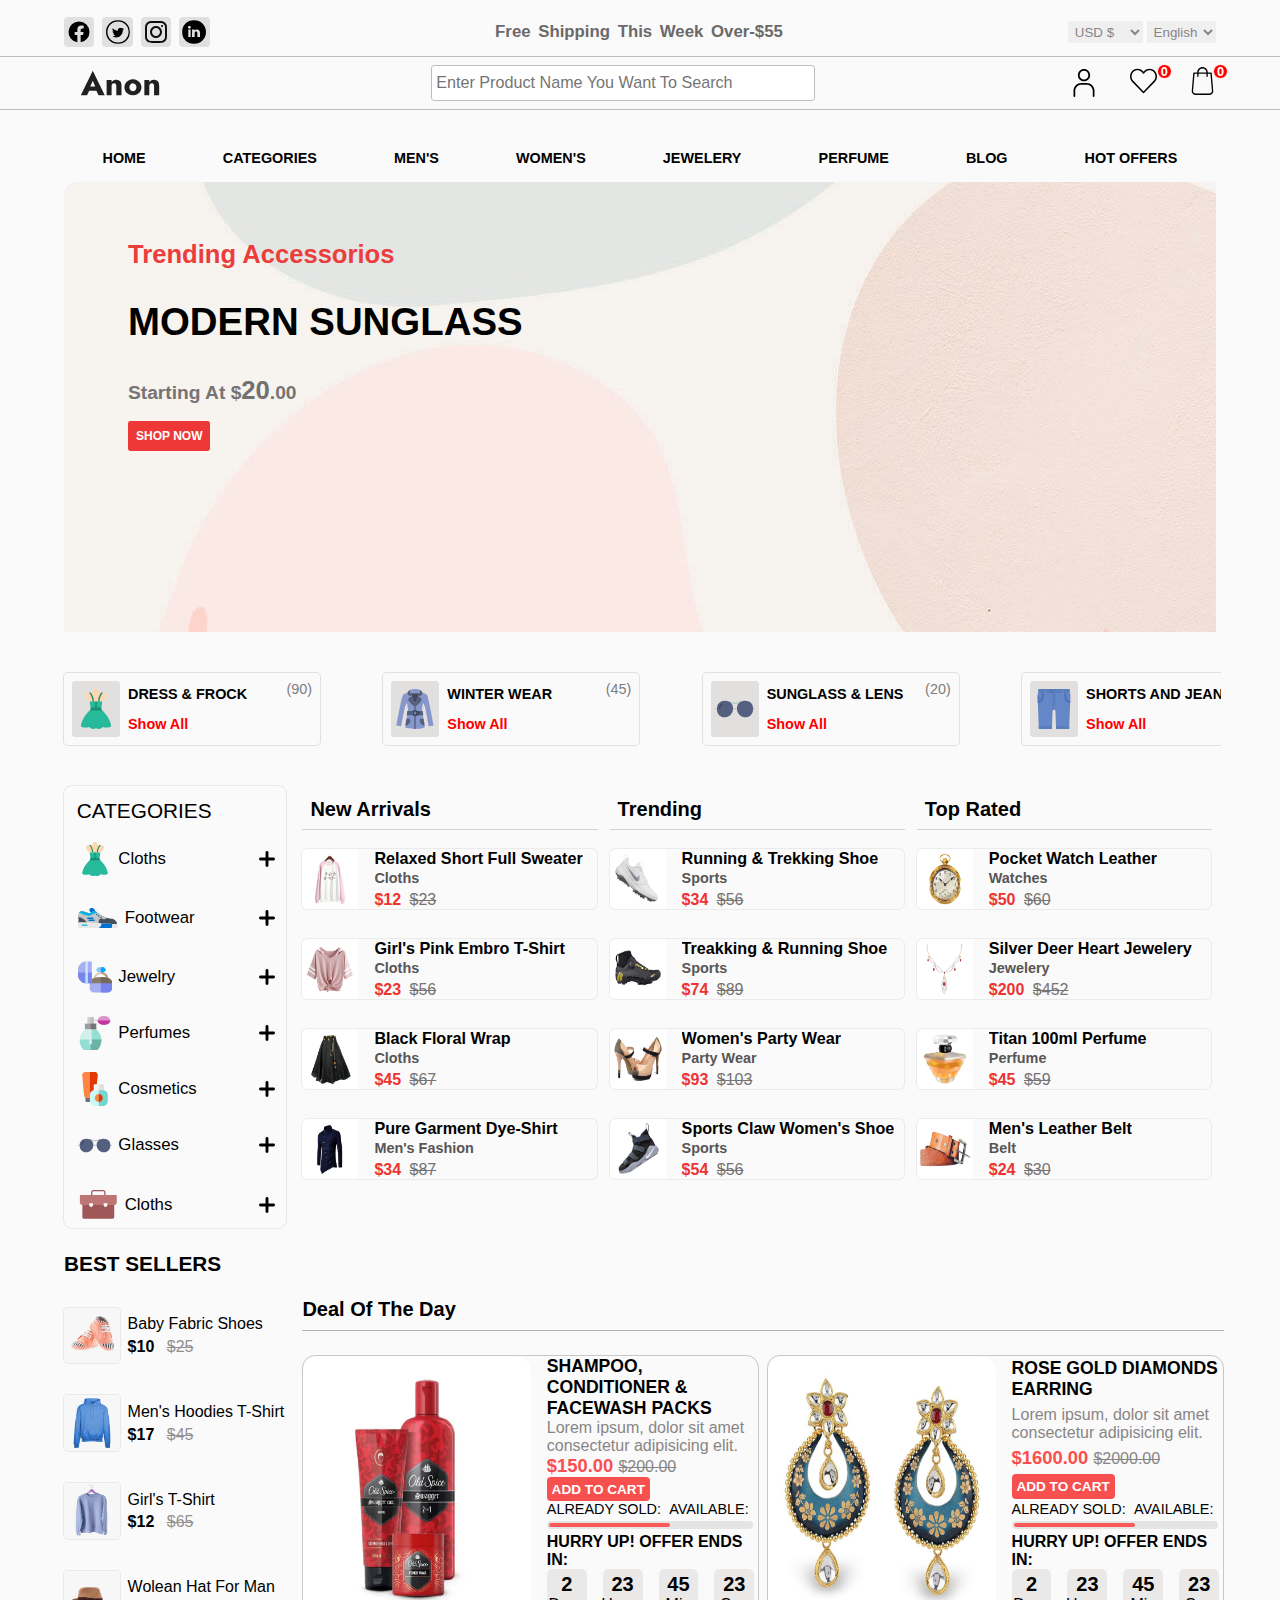
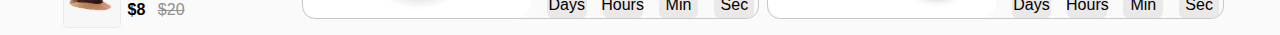
==== commit aa4f1bbc: "adding offer" ====
--- a/index.html
+++ b/index.html
@@ -14,7 +14,7 @@
             <img src="./assets/images/icons/bag.svg" alt="add to cart">
             <div style="left:95%;">0</div>
         </div>
-        <img src="./assets/images/icons/house.svg" alt="home">
+        <img src="./assets/images/icons/house.svg" alt="home" onclick="window.open('./index.html','_self')">
         <div class="card">
             <img src="./assets/images/icons/heart.svg" alt="whislist">
             <div style="left:105%;">0</div>
@@ -407,209 +407,296 @@
         <!-- right section side  -->
 
         <div class="right">
-            <div class="section">
-                <div class="heading">new arrivals</div>
-                <div class="flex-container">
-                    <div class="card">
-                        <img src="./assets/images/products/clothes-1.jpg" alt="sweater">
-                        <div class="text">
-                            <h4 class="h4" title="relaxed short full sweater">relaxed short full sweater</h4>
-                            <div class="h6">cloths</div>
-                            <div class="h5">$12 <span>$23</span></div>
-                        </div>
-                    </div>
-                    <div class="card">
-                        <img src="./assets/images/products/jacket-5.jpg" alt="">
-                        <div class="text">
-                            <h4 class="h4">men's yarn fleece coat</h4>
-                            <div class="h6">winter wear</div>
-                            <div class="h5">$20 <span>$32</span></div>
-                        </div>
-                    </div>
-                    <div class="card">
-                        <img src="./assets/images/products/clothes-2.jpg" alt="">
-                        <div class="text">
-                            <h4 class="h4">girl's pink embro t-shirt</h4>
-                            <div class="h6">cloths</div>
-                            <div class="h5">$23 <span>$56</span></div>
-                        </div>
-                    </div>
-                    <div class="card">
-                        <img src="./assets/images/products/jacket-1.jpg" alt="">
-                        <div class="text">
-                            <h4 class="h4">men's winter leather</h4>
-                            <div class="h6">winter wear</div>
-                            <div class="h5">$45 <span>$76</span></div>
-                        </div>
-                    </div>
-                    <div class="card">
-                        <img src="./assets/images/products/clothes-3.jpg" alt="">
-                        <div class="text">
-                            <h4 class="h4">black floral wrap</h4>
-                            <div class="h6">cloths</div>
-                            <div class="h5">$45 <span>$67</span></div>
-                        </div>
-                    </div>
-                    <div class="card">
-                        <img src="./assets/images/products/jacket-3.jpg" alt="">
-                        <div class="text">
-                            <h4 class="h4">men's winter leather jacket</h4>
-                            <div class="h6">jacket</div>
-                            <div class="h5">$47 <span>$70</span></div>
-                        </div>
-                    </div>
-                    <div class="card">
-                        <img src="./assets/images/products/shirt-1.jpg" alt="">
-                        <div class="text">
-                            <h4 class="h4">pure garment dye-shirt</h4>
-                            <div class="h6">men's fashion</div>
-                            <div class="h5">$34 <span>$87</span></div>
-                        </div>
-                    </div>
-                    <div class="card">
-                        <img src="./assets/images/products/shorts-1.jpg" alt="">
-                        <div class="text">
-                            <h4 class="h4">better basics french shorts</h4>
-                            <div class="h6">shorts</div>
-                            <div class="h5">$20 <span>$32</span></div>
-                        </div>
-                    </div>
-                </div>
-            </div>
-            <div class="section">
-                <div class="heading">trending</div>
-                <div class="flex-container">
-                    <div class="card">
-                        <img src="./assets/images/products/sports-1.jpg" alt="">
-                        <div class="text">
-                            <h4 class="h4">running & trekking shoe</h4>
-                            <div class="h6">sports</div>
-                            <div class="h5">$34 <span>$56</span></div>
-                        </div>
-                    </div>
-                    <div class="card">
-                        <img src="./assets/images/products/sports-6.jpg" alt="">
-                        <div class="text">
-                            <h4 class="h4">air trekking shoes</h4>
-                            <div class="h6">sports</div>
-                            <div class="h5">$51 <span>&65</span></div>
-                        </div>
-                    </div>
-                    <div class="card">
-                        <img src="./assets/images/products/sports-2.jpg" alt="">
-                        <div class="text">
-                            <h4 class="h4">treakking & running shoe</h4>
-                            <div class="h6">sports</div>
-                            <div class="h5">$74 <span>$89</span></div>
-                        </div>
-                    </div>
-                    <div class="card">
-                        <img src="./assets/images/products/shoe-3.jpg" alt="">
-                        <div class="text">
-                            <h4 class="h4">boot with suede shoe</h4>
-                            <div class="h6">boots</div>
-                            <div class="h5">$20 <span>$40</span></div>
-                        </div>
-                    </div>
-                    <div class="card">
-                        <img src="./assets/images/products/party-wear-1.jpg" alt="">
-                        <div class="text">
-                            <h4 class="h4">women's party wear</h4>
-                            <div class="h6">party wear</div>
-                            <div class="h5">$93 <span>$103</span></div>
-                        </div>
-                    </div>
-                    <div class="card">
-                        <img src="./assets/images/products/shoe-1.jpg" alt="">
-                        <div class="text">
-                            <h4 class="h4">men's leather for formal</h4>
-                            <div class="h6">formal</div>
-                            <div class="h5">$43 <span>$68</span></div>
-                        </div>
-                    </div>
-                    <div class="card">
-                        <img src="./assets/images/products/sports-3.jpg" alt="">
-                        <div class="text">
-                            <h4 class="h4">sports claw women's shoe</h4>
-                            <div class="h6">sports</div>
-                            <div class="h5">$54 <span>$56</span></div>
-                        </div>
-                    </div>
-                    <div class="card">
-                        <img src="./assets/images/products/shoe-2.jpg" alt="">
-                        <div class="text">
-                            <h4 class="h4">casual men's brown shoe</h4>
-                            <div class="h6">casual</div>
-                            <div class="h5">$50 <span>$62</span></div>
-                        </div>
-                    </div>
-                </div>
-            </div>
-            <div class="section">
-                <div class="heading">top rated</div>
-                <div class="flex-container">
-                    <div class="card">
-                        <img src="./assets/images/products/watch-3.jpg" alt="">
-                        <div class="text">
-                            <h4 class="h4">pocket watch leather</h4>
-                            <div class="h6">watches</div>
-                            <div class="h5">$50 <span>$60</span></div>
-                        </div>
-                    </div>
-                    <div class="card">
-                        <img src="./assets/images/products/jewellery-2.jpg" alt="">
-                        <div class="text">
-                            <h4 class="h4">platinum ziroon clint</h4>
-                            <div class="h6">jewelery</div>
-                            <div class="h5">$12 <span>$33</span></div>
-                        </div>
-                    </div>
-                    <div class="card">
-                        <img src="./assets/images/products/jewellery-3.jpg" alt="">
-                        <div class="text">
-                            <h4 class="h4">silver deer heart jewelery</h4>
-                            <div class="h6">jewelery</div>
-                            <div class="h5">$200 <span>$452</span></div>
-                        </div>
-                    </div>
-                    <div class="card">
-                        <img src="./assets/images/products/watch-1.jpg" alt="">
-                        <div class="text">
-                            <h4 class="h4">smart watch</h4>
-                            <div class="h6">watches</div>
-                            <div class="h5">$56 <span>$70</span></div>
-                        </div>
-                    </div>
-                    <div class="card">
-                        <img src="./assets/images/products/perfume.jpg" alt="">
-                        <div class="text">
-                            <h4 class="h4">titan 100ml perfume</h4>
-                            <div class="h6">perfume</div>
-                            <div class="h5">$45 <span>$59</span></div>
-                        </div>
-                    </div>
-                    <div class="card">
+            <div class="top-section">
+                <div class="section">
+                    <div class="heading">new arrivals</div>
+                    <div class="flex-container">
+                        <div class="card">
+                            <img src="./assets/images/products/clothes-1.jpg" alt="sweater">
+                            <div class="text">
+                                <h4 class="h4" title="relaxed short full sweater">relaxed short full sweater</h4>
+                                <div class="h6">cloths</div>
+                                <div class="h5">$12 <span>$23</span></div>
+                            </div>
+                        </div>
+                        <div class="card">
+                            <img src="./assets/images/products/jacket-5.jpg" alt="">
+                            <div class="text">
+                                <h4 class="h4">men's yarn fleece coat</h4>
+                                <div class="h6">winter wear</div>
+                                <div class="h5">$20 <span>$32</span></div>
+                            </div>
+                        </div>
+                        <div class="card">
+                            <img src="./assets/images/products/clothes-2.jpg" alt="">
+                            <div class="text">
+                                <h4 class="h4">girl's pink embro t-shirt</h4>
+                                <div class="h6">cloths</div>
+                                <div class="h5">$23 <span>$56</span></div>
+                            </div>
+                        </div>
+                        <div class="card">
+                            <img src="./assets/images/products/jacket-1.jpg" alt="">
+                            <div class="text">
+                                <h4 class="h4">men's winter leather</h4>
+                                <div class="h6">winter wear</div>
+                                <div class="h5">$45 <span>$76</span></div>
+                            </div>
+                        </div>
+                        <div class="card">
+                            <img src="./assets/images/products/clothes-3.jpg" alt="">
+                            <div class="text">
+                                <h4 class="h4">black floral wrap</h4>
+                                <div class="h6">cloths</div>
+                                <div class="h5">$45 <span>$67</span></div>
+                            </div>
+                        </div>
+                        <div class="card">
+                            <img src="./assets/images/products/jacket-3.jpg" alt="">
+                            <div class="text">
+                                <h4 class="h4">men's winter leather jacket</h4>
+                                <div class="h6">jacket</div>
+                                <div class="h5">$47 <span>$70</span></div>
+                            </div>
+                        </div>
+                        <div class="card">
+                            <img src="./assets/images/products/shirt-1.jpg" alt="">
+                            <div class="text">
+                                <h4 class="h4">pure garment dye-shirt</h4>
+                                <div class="h6">men's fashion</div>
+                                <div class="h5">$34 <span>$87</span></div>
+                            </div>
+                        </div>
+                        <div class="card">
+                            <img src="./assets/images/products/shorts-1.jpg" alt="">
+                            <div class="text">
+                                <h4 class="h4">better basics french shorts</h4>
+                                <div class="h6">shorts</div>
+                                <div class="h5">$20 <span>$32</span></div>
+                            </div>
+                        </div>
+                    </div>
+                </div>
+                <div class="section">
+                    <div class="heading">trending</div>
+                    <div class="flex-container">
+                        <div class="card">
+                            <img src="./assets/images/products/sports-1.jpg" alt="">
+                            <div class="text">
+                                <h4 class="h4">running & trekking shoe</h4>
+                                <div class="h6">sports</div>
+                                <div class="h5">$34 <span>$56</span></div>
+                            </div>
+                        </div>
+                        <div class="card">
+                            <img src="./assets/images/products/sports-6.jpg" alt="">
+                            <div class="text">
+                                <h4 class="h4">air trekking shoes</h4>
+                                <div class="h6">sports</div>
+                                <div class="h5">$51 <span>&65</span></div>
+                            </div>
+                        </div>
+                        <div class="card">
+                            <img src="./assets/images/products/sports-2.jpg" alt="">
+                            <div class="text">
+                                <h4 class="h4">treakking & running shoe</h4>
+                                <div class="h6">sports</div>
+                                <div class="h5">$74 <span>$89</span></div>
+                            </div>
+                        </div>
+                        <div class="card">
+                            <img src="./assets/images/products/shoe-3.jpg" alt="">
+                            <div class="text">
+                                <h4 class="h4">boot with suede shoe</h4>
+                                <div class="h6">boots</div>
+                                <div class="h5">$20 <span>$40</span></div>
+                            </div>
+                        </div>
+                        <div class="card">
+                            <img src="./assets/images/products/party-wear-1.jpg" alt="">
+                            <div class="text">
+                                <h4 class="h4">women's party wear</h4>
+                                <div class="h6">party wear</div>
+                                <div class="h5">$93 <span>$103</span></div>
+                            </div>
+                        </div>
+                        <div class="card">
+                            <img src="./assets/images/products/shoe-1.jpg" alt="">
+                            <div class="text">
+                                <h4 class="h4">men's leather for formal</h4>
+                                <div class="h6">formal</div>
+                                <div class="h5">$43 <span>$68</span></div>
+                            </div>
+                        </div>
+                        <div class="card">
+                            <img src="./assets/images/products/sports-3.jpg" alt="">
+                            <div class="text">
+                                <h4 class="h4">sports claw women's shoe</h4>
+                                <div class="h6">sports</div>
+                                <div class="h5">$54 <span>$56</span></div>
+                            </div>
+                        </div>
+                        <div class="card">
+                            <img src="./assets/images/products/shoe-2.jpg" alt="">
+                            <div class="text">
+                                <h4 class="h4">casual men's brown shoe</h4>
+                                <div class="h6">casual</div>
+                                <div class="h5">$50 <span>$62</span></div>
+                            </div>
+                        </div>
+                    </div>
+                </div>
+                <div class="section">
+                    <div class="heading">top rated</div>
+                    <div class="flex-container">
+                        <div class="card">
+                            <img src="./assets/images/products/watch-3.jpg" alt="">
+                            <div class="text">
+                                <h4 class="h4">pocket watch leather</h4>
+                                <div class="h6">watches</div>
+                                <div class="h5">$50 <span>$60</span></div>
+                            </div>
+                        </div>
+                        <div class="card">
+                            <img src="./assets/images/products/jewellery-2.jpg" alt="">
+                            <div class="text">
+                                <h4 class="h4">platinum ziroon clint</h4>
+                                <div class="h6">jewelery</div>
+                                <div class="h5">$12 <span>$33</span></div>
+                            </div>
+                        </div>
+                        <div class="card">
+                            <img src="./assets/images/products/jewellery-3.jpg" alt="">
+                            <div class="text">
+                                <h4 class="h4">silver deer heart jewelery</h4>
+                                <div class="h6">jewelery</div>
+                                <div class="h5">$200 <span>$452</span></div>
+                            </div>
+                        </div>
+                        <div class="card">
+                            <img src="./assets/images/products/watch-1.jpg" alt="">
+                            <div class="text">
+                                <h4 class="h4">smart watch</h4>
+                                <div class="h6">watches</div>
+                                <div class="h5">$56 <span>$70</span></div>
+                            </div>
+                        </div>
+                        <div class="card">
+                            <img src="./assets/images/products/perfume.jpg" alt="">
+                            <div class="text">
+                                <h4 class="h4">titan 100ml perfume</h4>
+                                <div class="h6">perfume</div>
+                                <div class="h5">$45 <span>$59</span></div>
+                            </div>
+                        </div>
+                        <div class="card">
+                            <img src="./assets/images/products/shampoo.jpg" alt="">
+                            <div class="text">
+                                <h4 class="h4">shampoo conditionar</h4>
+                                <div class="h6">cosmetics</div>
+                                <div class="h5">$25 <span>$30</span></div>
+                            </div>
+                        </div>
+                        <div class="card">
+                            <img src="./assets/images/products/belt.jpg" alt="">
+                            <div class="text">
+                                <h4 class="h4">men's leather belt</h4>
+                                <div class="h6">belt</div>
+                                <div class="h5">$24 <span>$30</span></div>
+                            </div>
+                        </div>
+                        <div class="card">
+                            <img src="./assets/images/products/jewellery-1.jpg" alt="">
+                            <div class="text">
+                                <h4 class="h4">gold earrings</h4>
+                                <div class="h6">jewelery</div>
+                                <div class="h5">$25 <span>$34</span></div>
+                            </div>
+                        </div>
+                    </div>
+                </div>
+            </div>
+            <div class="offer">
+                <div class="h2">deal of the day</div>
+                <div class="products">
+                    <div class="container">
                         <img src="./assets/images/products/shampoo.jpg" alt="">
-                        <div class="text">
-                            <h4 class="h4">shampoo conditionar</h4>
-                            <div class="h6">cosmetics</div>
-                            <div class="h5">$25 <span>$30</span></div>
-                        </div>
-                    </div>
-                    <div class="card">
-                        <img src="./assets/images/products/belt.jpg" alt="">
-                        <div class="text">
-                            <h4 class="h4">men's leather belt</h4>
-                            <div class="h6">belt</div>
-                            <div class="h5">$24 <span>$30</span></div>
-                        </div>
-                    </div>
-                    <div class="card">
+                        <div class="text-offer">
+                            <div class="describe">
+                                <div class="h4">shampoo, conditioner & facewash packs</div>
+                                <div class="p">Lorem ipsum, dolor sit amet consectetur adipisicing elit.
+                                </div>
+                                <div class="h3">$150.00 <span>$200.00</span></div>
+                                <button>add to cart</button>
+                            </div>
+                            <div class="count">
+                                <div class="sold">
+                                    <div class="sold">already sold:</div>
+                                    <div class="available">available:</div>
+                                </div>
+                                <div class="count-bar"><div class="fill"></div></div>
+                                <div class="days-count">
+                                    <div class="p">hurry up! offer ends in:</div>
+                                    <div class="time">
+                                        <div class="days card">
+                                            <div class="num">2</div>
+                                            <div class="text-time">days</div>
+                                        </div>
+                                        <div class="hours card">
+                                            <div class="num">23</div>
+                                            <div class="text-time">hours</div>
+                                        </div>
+                                        <div class="mint card">
+                                            <div class="num">45</div>
+                                            <div class="text-time">min</div>
+                                        </div>
+                                        <div class="sec card">
+                                            <div class="num">23</div>
+                                            <div class="text-time">sec</div>
+                                        </div>
+                                    </div>
+                                </div>
+                            </div>
+                        </div>
+                    </div>
+                    <div class="container">
                         <img src="./assets/images/products/jewellery-1.jpg" alt="">
-                        <div class="text">
-                            <h4 class="h4">gold earrings</h4>
-                            <div class="h6">jewelery</div>
-                            <div class="h5">$25 <span>$34</span></div>
+                        <div class="text-offer">
+                            <div class="describe">
+                                <div class="h4">rose gold diamonds earring</div>
+                                <div class="p">Lorem ipsum, dolor sit amet consectetur adipisicing elit.
+                                </div>
+                                <div class="h3">$1600.00 <span>$2000.00</span></div>
+                                <button>add to cart</button>
+                            </div>
+                            <div class="count">
+                                <div class="sold">
+                                    <div class="sold">already sold:</div>
+                                    <div class="available">available:</div>
+                                </div>
+                                <div class="count-bar"><div class="fill"></div></div>
+                                <div class="days-count">
+                                    <div class="p">hurry up! offer ends in:</div>
+                                    <div class="time">
+                                        <div class="days card">
+                                            <div class="num">2</div>
+                                            <div class="text-time">days</div>
+                                        </div>
+                                        <div class="hours card">
+                                            <div class="num">23</div>
+                                            <div class="text-time">hours</div>
+                                        </div>
+                                        <div class="mint card">
+                                            <div class="num">45</div>
+                                            <div class="text-time">min</div>
+                                        </div>
+                                        <div class="sec card">
+                                            <div class="num">23</div>
+                                            <div class="text-time">sec</div>
+                                        </div>
+                                    </div>
+                                </div>
+                            </div>
                         </div>
                     </div>
                 </div>
--- a/assets/css/style.css
+++ b/assets/css/style.css
@@ -426,18 +426,20 @@
     }
 }
 main > .right{
-    width:80%;
+    width:85%;
     display:flex;
+    flex-direction: column;
+}
+main > .right > .top-section{
+    width:100%;
+    display: flex;
     flex-direction: row;
-    justify-content:space-around;
-    gap:0.5rem;
-}
-main > .right > .section{
+}
+main > .right > .top-section > .section{
     min-width:14vw;
     height:fit-content;
     display:flex;
     flex-direction: column;
-    /* border:solid 1px; */
     padding:0.25rem;
     .heading{
         font-size:1.25rem;
@@ -519,6 +521,159 @@
         }
     }
 }
+main > .right > .offer{
+    width:100%;
+    height: fit-content;
+    display: flex;
+    flex-direction: column;
+    font-family:var(--fontFamily);
+    padding:0.5rem;
+    gap:1.5rem;
+    overflow:scroll hidden;
+    scroll-snap-type:inline mandatory;
+    overscroll-behavior-inline:contain;
+    .h2{
+        height:2rem;
+        border-bottom:solid 1px rgb(180, 177, 177);
+        font-size:1.25rem;
+        font-weight:600;
+        text-transform: capitalize;
+    }
+    .products{
+        width:100%;
+        display: flex;
+        flex-direction: row;
+        gap:0.5rem;
+        scroll-snap-align: start;
+        .container{
+            width:100%;
+            display:flex;
+            flex-direction: row;
+            border:solid 1px rgb(201, 199, 199);
+            border-radius:0.8rem;
+            gap:1rem;
+            overflow: hidden;
+            object-fit: cover;
+            /* padding:0.5rem; */
+            /* overflow:hidden; */
+            img{
+                width:50%;
+                border-radius:1rem;
+            }
+            .text-offer{
+                width:50%;
+                height: 100%;
+                display:flex;
+                flex-direction: column;
+                justify-content:space-evenly;
+                .describe{
+                    height:60%;
+                    display: flex;
+                    flex-direction: column;
+                    justify-content: space-around;
+                    .h4{
+                        font-size:1.1rem;
+                        font-weight:600;
+                        text-transform: uppercase;
+                    }
+                    .p{
+                        font-size:1rem;
+                        color:rgb(136, 133, 133);
+                    }
+                    .h3{
+                        font-size:1.15rem;
+                        font-weight:600;
+                        color:rgb(250, 79, 79);
+                        span{
+                            font-size:1rem;
+                            text-decoration:line-through;
+                            color:rgb(136, 133, 133);
+                            font-weight:500;
+                        }
+                    }
+                    button{
+                        width:fit-content;
+                        font-size:0.85rem;
+                        text-transform: uppercase;
+                        padding:0.3rem;
+                        font-weight:600;
+                        color:white;
+                        border:none;
+                        background-color:rgb(248, 79, 79);
+                        border-radius:0.25rem;
+                    }
+                    button:hover{
+                        background-color: black;
+                        cursor: pointer;
+                    }
+                }
+                .count{
+                    width:100%;
+                    display: flex;
+                    flex-direction: column;
+                    gap:0.2rem;
+                    .sold{
+                        width:95%;
+                        display: flex;
+                        flex-direction: row;
+                        justify-content:space-between;
+                        div{
+                            font-size:0.9rem;
+                            text-transform: uppercase;
+                        }
+                    }
+                    .count-bar{
+                        width:95%;
+                        height:0.25rem;
+                        border-radius:0.6rem;
+                        background-color:rgb(228, 228, 228);
+                        padding:0.15rem;
+                        .fill{
+                            width:60%;
+                            height:100%;
+                            border-radius:0.6rem;
+                            background-color:rgb(252, 88, 88);
+                        }
+                    }
+                    .days-count{
+                        display:flex;
+                        flex-direction: column;
+                        .p{
+                            font-size:1rem;
+                            font-weight:600;
+                            text-transform: uppercase;
+                        }
+                        .time{
+                            width:100%;
+                            display: flex;
+                            flex-direction: row;
+                            gap: 1rem;
+                            .card{
+                                width:15%;
+                                height:fit-content;
+                                display: flex;
+                                flex-direction: column;
+                                align-items: center;
+                                padding:0.25rem;
+                                border-radius:12.5%;
+                                background-color:rgb(235, 232, 232);
+                                .num{
+                                    font-size:1.25rem;
+                                    font-weight:600;
+                                }
+                                .text-time{
+                                    font-size:1rem;
+                                    font-weight:500;
+                                    text-transform: capitalize;
+                                }
+                            }
+                        }
+                    }
+                }
+            }
+        }
+    }
+}
 @media (max-width:640px){
     header > .categories{
         display: none;
@@ -729,13 +884,131 @@
     main > .right{
         width:100%;
         justify-content: space-around;
-        .section > .flex-container > .card{
-            width:28vw;
-        }
-    }
-    /* .product-bar{
-
-    } */
+        .top-section{
+            width:100%;
+            .section > .flex-container > .card{
+                width:28vw;
+            }
+        }
+    }
+    .product-bar{
+        position: fixed;
+        width:40%;
+        height:100vh;
+        top:0;
+        bottom:0;
+        left:0;
+        display: flex;
+        flex-direction: column;
+        gap:1rem;
+        padding:1.5rem;
+        z-index:1;
+        background-color: rgb(252, 250, 250);
+        box-shadow:0px 0px 0px 1px rgb(245, 243, 243);
+        .items{
+            width:100%;
+            display: flex;
+            flex-direction: column;
+            gap:0.5rem;
+            .heading{
+                height:3.5rem;
+                display: flex;
+                flex-direction: row;
+                justify-content: space-between;
+                align-items: center;
+                .h2{
+                    font-size:1.2rem;
+                    font-family:var(--fontFamily);
+                    font-weight:600;
+                    text-transform: uppercase;
+                }
+                .remove{
+                    width:1.5rem;
+                }
+            }
+            .card{
+                width:100%;
+                height:3rem;
+                /* border:solid 1px; */
+                display: flex;
+                flex-direction: column;
+                .box{
+                    width:100%;
+                    display: flex;
+                    flex-direction: row;
+                    align-items: center;
+                    justify-content: space-between;
+                    .sub{
+                        width:fit-content;
+                        display:flex;
+                        flex-direction: row;
+                        align-items: center;
+                        gap:0.25rem;
+                        div{
+                            font-size:1.25rem;
+                            text-transform: capitalize;
+                            font-family: 'Gill Sans', 'Gill Sans MT', Calibri, 'Trebuchet MS', sans-serif;
+                        }
+                        img{
+                            width:2.5rem;
+                        }
+                    }
+                    img{
+                        width:0.9rem;
+                        margin-right:0.2rem;
+                    }
+                }
+                .swipe-down{
+                    display:none;
+                }
+            }
+        }
+        .discount{
+            width:100%;
+            display:flex;
+            flex-direction: column;
+            .heading{
+                font-size:1.2rem;
+                font-family:var(--fontFamily);
+                font-weight: 600;
+                text-transform: uppercase;
+            }
+            .card{
+                width:100%;
+                height:4rem;
+                display:flex;
+                flex-direction: row;
+                gap:0.5rem;
+                img{
+                    width:3.5rem;
+                    height:3.5rem;
+                    border-radius:0.5rem;
+                    box-shadow:0px 0px 0px 1px rgb(228, 227, 227);
+                }
+                .text{
+                    display: flex;
+                    flex-direction: column;
+                    justify-content: space-around;
+                    .h4{
+                        font-size:1.1rem;
+                        font-family: var(--fontFamily);
+                        font-weight:550;
+                        text-transform: capitalize;
+                    }
+                    .h5{
+                        font-size:1rem;
+                        font-family: var(--fontFamily);
+                        font-weight:500;
+                        span{
+                            font-size:0.9rem;
+                            text-decoration: line-through;
+                            color:rgb(141, 139, 139);
+                        }
+                    }
+                }
+            }
+        }
+    }
 }
 
 /* for 490px to lowest pixels as possible */
@@ -920,5 +1193,127 @@
         width:100%;
         display: flex;
         flex-direction: column;
+        .top-section{
+            display: flex;
+            flex-direction: column;
+        }
+    }
+    .product-bar{
+        position: fixed;
+        width:45%;
+        height:100vh;
+        top:0;
+        bottom:0;
+        left:0;
+        display: flex;
+        flex-direction: column;
+        gap:1rem;
+        padding:1.5rem;
+        z-index:1;
+        background-color: rgb(252, 250, 250);
+        box-shadow:0px 0px 0px 1px rgb(245, 243, 243);
+        .items{
+            width:100%;
+            display: flex;
+            flex-direction: column;
+            gap:0.5rem;
+            .heading{
+                height:3.5rem;
+                display: flex;
+                flex-direction: row;
+                justify-content: space-between;
+                align-items: center;
+                .h2{
+                    font-size:1.2rem;
+                    font-family:var(--fontFamily);
+                    font-weight:600;
+                    text-transform: uppercase;
+                }
+                .remove{
+                    width:1.5rem;
+                }
+            }
+            .card{
+                width:100%;
+                height:3rem;
+                /* border:solid 1px; */
+                display: flex;
+                flex-direction: column;
+                .box{
+                    width:100%;
+                    display: flex;
+                    flex-direction: row;
+                    align-items: center;
+                    justify-content: space-between;
+                    .sub{
+                        width:fit-content;
+                        display:flex;
+                        flex-direction: row;
+                        align-items: center;
+                        gap:0.25rem;
+                        div{
+                            font-size:1.25rem;
+                            text-transform: capitalize;
+                            font-family: 'Gill Sans', 'Gill Sans MT', Calibri, 'Trebuchet MS', sans-serif;
+                        }
+                        img{
+                            width:2.5rem;
+                        }
+                    }
+                    img{
+                        width:0.9rem;
+                        margin-right:0.2rem;
+                    }
+                }
+                .swipe-down{
+                    display:none;
+                }
+            }
+        }
+        .discount{
+            width:100%;
+            display:flex;
+            flex-direction: column;
+            .heading{
+                font-size:1.2rem;
+                font-family:var(--fontFamily);
+                font-weight: 600;
+                text-transform: uppercase;
+            }
+            .card{
+                width:100%;
+                height:4rem;
+                display:flex;
+                flex-direction: row;
+                gap:0.5rem;
+                img{
+                    width:3.5rem;
+                    height:3.5rem;
+                    border-radius:0.5rem;
+                    box-shadow:0px 0px 0px 1px rgb(228, 227, 227);
+                }
+                .text{
+                    display: flex;
+                    flex-direction: column;
+                    justify-content: space-around;
+                    .h4{
+                        font-size:1.1rem;
+                        font-family: var(--fontFamily);
+                        font-weight:550;
+                        text-transform: capitalize;
+                    }
+                    .h5{
+                        font-size:1rem;
+                        font-family: var(--fontFamily);
+                        font-weight:500;
+                        span{
+                            font-size:0.9rem;
+                            text-decoration: line-through;
+                            color:rgb(141, 139, 139);
+                        }
+                    }
+                }
+            }
+        }
     }
 }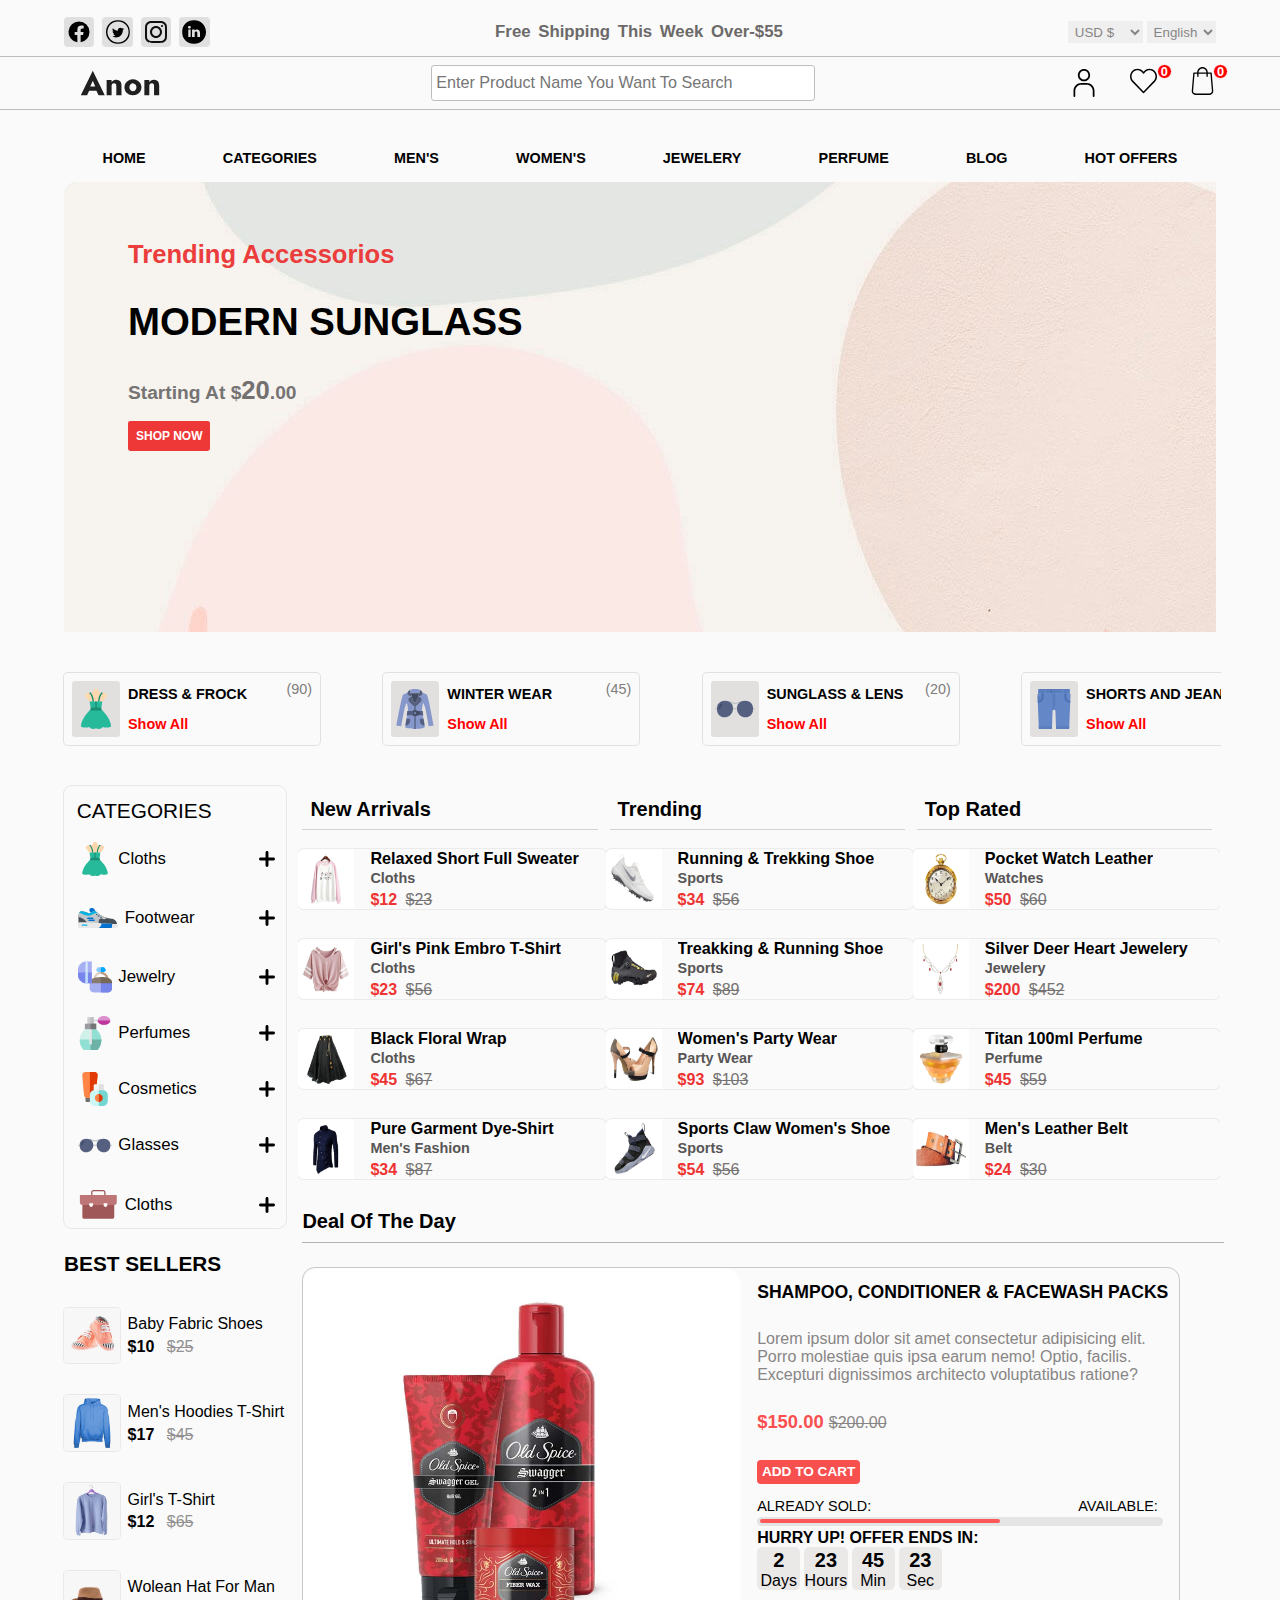
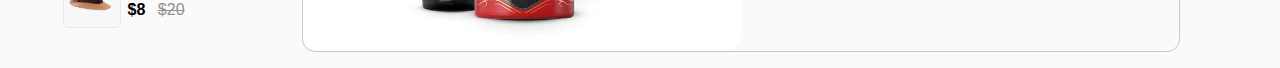
==== commit f6af21e6: "adding some new changes" ====
--- a/index.html
+++ b/index.html
@@ -624,7 +624,7 @@
                         <div class="text-offer">
                             <div class="describe">
                                 <div class="h4">shampoo, conditioner & facewash packs</div>
-                                <div class="p">Lorem ipsum, dolor sit amet consectetur adipisicing elit.
+                                <div class="p">Lorem ipsum dolor sit amet consectetur adipisicing elit. Porro molestiae quis ipsa earum nemo! Optio, facilis. Excepturi dignissimos architecto voluptatibus ratione?
                                 </div>
                                 <div class="h3">$150.00 <span>$200.00</span></div>
                                 <button>add to cart</button>
--- a/assets/css/style.css
+++ b/assets/css/style.css
@@ -463,7 +463,7 @@
         scroll-snap-type:inline mandatory;
         overscroll-behavior-inline:contain;
         .card{
-            min-width:23vw;
+            min-width:24vw;
             height:3.8rem;
             display: flex;
             flex-direction: row;
@@ -529,9 +529,6 @@
     font-family:var(--fontFamily);
     padding:0.5rem;
     gap:1.5rem;
-    overflow:scroll hidden;
-    scroll-snap-type:inline mandatory;
-    overscroll-behavior-inline:contain;
     .h2{
         height:2rem;
         border-bottom:solid 1px rgb(180, 177, 177);
@@ -541,21 +538,22 @@
     }
     .products{
         width:100%;
+        height: fit-content;
         display: flex;
         flex-direction: row;
-        gap:0.5rem;
-        scroll-snap-align: start;
+        justify-content:space-between;
+        gap:9%;
+        overflow-x:auto;
+        scroll-snap-type:inline mandatory;
+        overscroll-behavior-inline:start;
         .container{
-            width:100%;
+            min-width:95%;
             display:flex;
             flex-direction: row;
             border:solid 1px rgb(201, 199, 199);
             border-radius:0.8rem;
             gap:1rem;
-            overflow: hidden;
-            object-fit: cover;
-            /* padding:0.5rem; */
-            /* overflow:hidden; */
+            scroll-snap-align:center;
             img{
                 width:50%;
                 border-radius:1rem;
@@ -609,6 +607,7 @@
                 }
                 .count{
                     width:100%;
+                    height:40%;
                     display: flex;
                     flex-direction: column;
                     gap:0.2rem;
@@ -647,14 +646,15 @@
                             width:100%;
                             display: flex;
                             flex-direction: row;
-                            gap: 1rem;
+                            gap: 0.25rem;
                             .card{
-                                width:15%;
-                                height:fit-content;
+                                width:2.5rem;
+                                height:2.5rem;
                                 display: flex;
                                 flex-direction: column;
                                 align-items: center;
-                                padding:0.25rem;
+                                padding:0.1rem;
+                                
                                 border-radius:12.5%;
                                 background-color:rgb(235, 232, 232);
                                 .num{
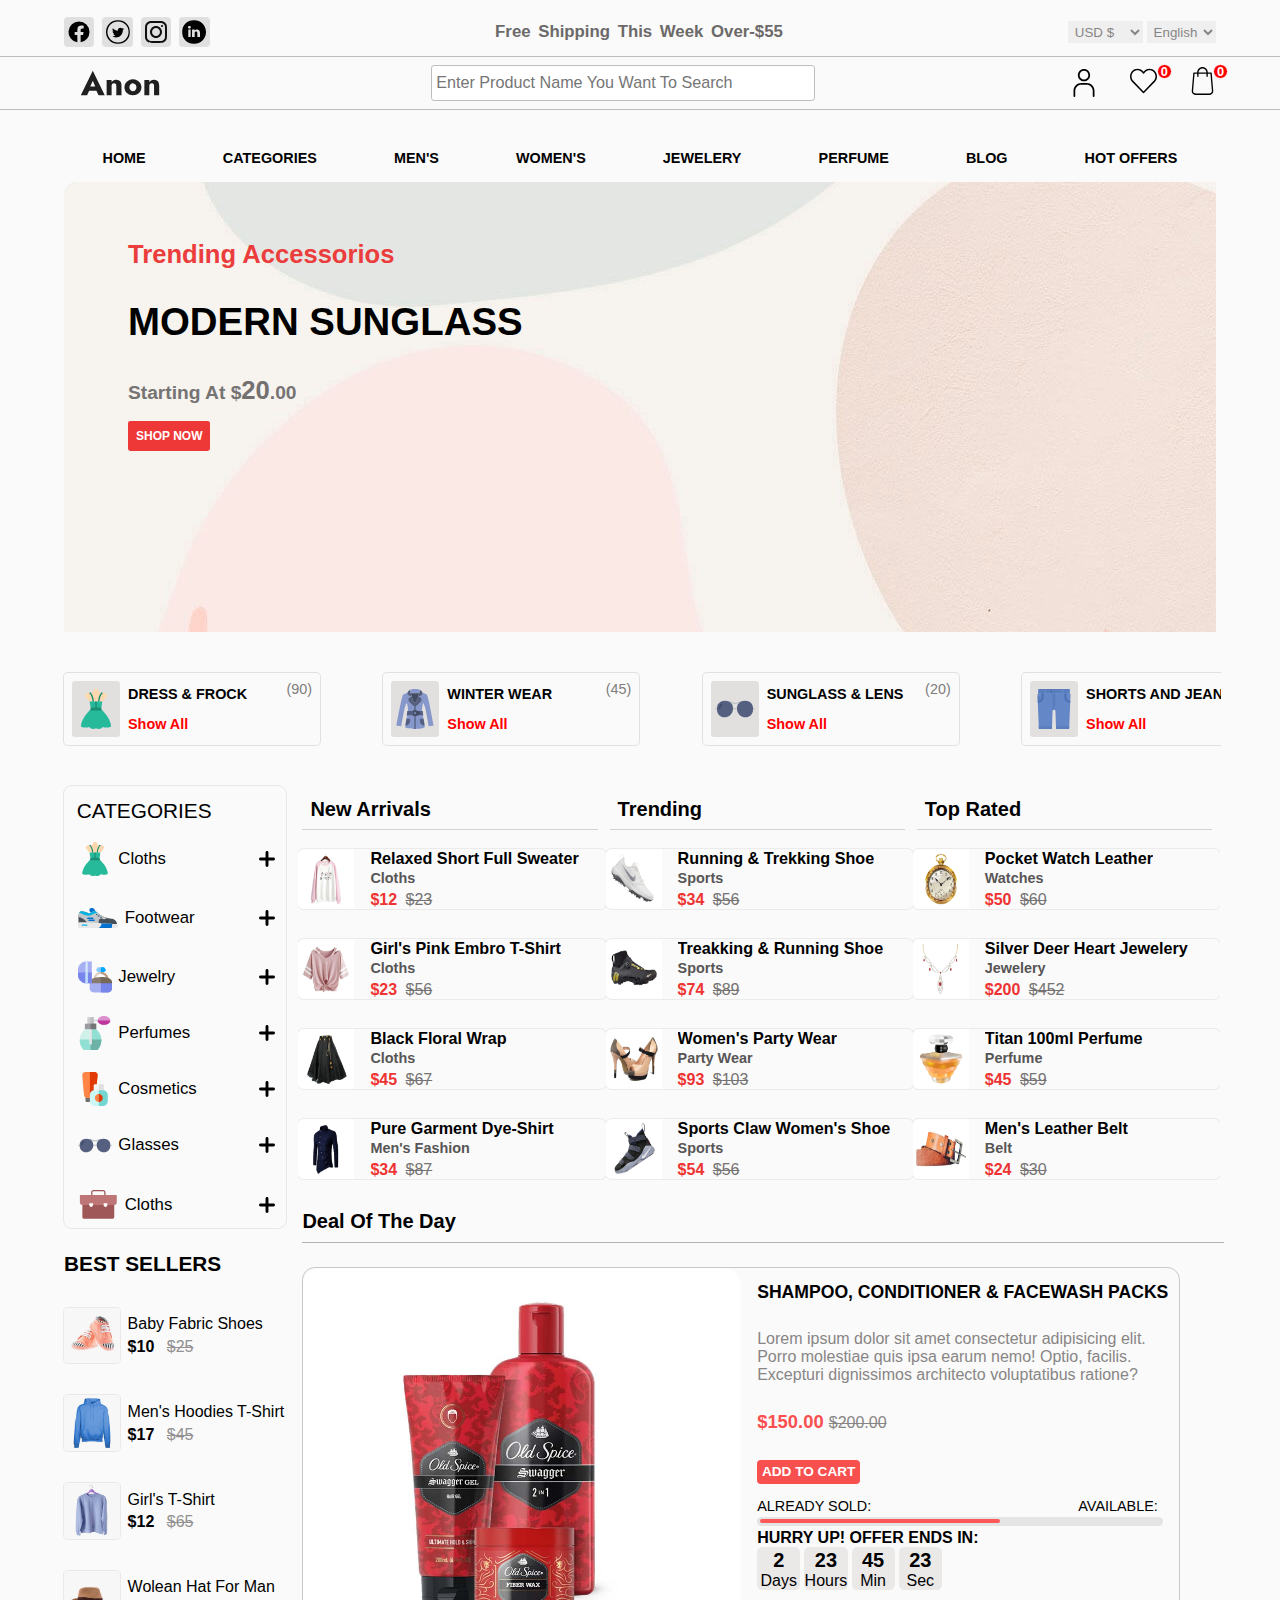
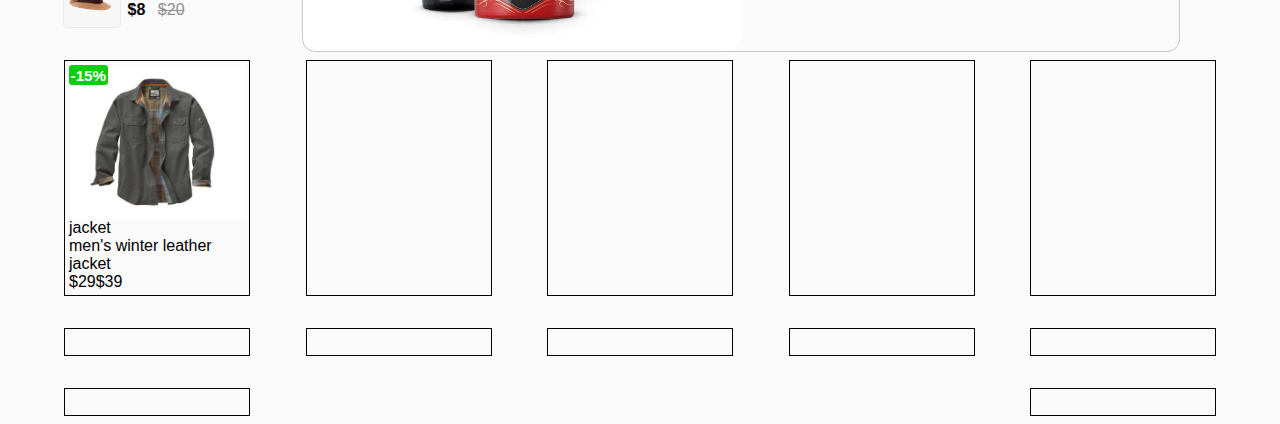
==== commit 34efa7a8: "adding product section" ====
--- a/index.html
+++ b/index.html
@@ -703,5 +703,212 @@
             </div>
         </div>
     </main>
+
+    <!-- product-section  -->
+    <div class="product">
+        <div class="card">
+            <div class="float discount new sale">-15%</div>
+            <div class="pop-up">
+                <img src="./assets/images/icons/heart.svg" alt="">
+                <img src="./assets/images/eye.svg" alt="">
+                <img src="./assets/images/swap-svgrepo-com.svg" alt="">
+                <img src="./assets/images/bag.svg" alt="">
+            </div>
+            <img src="./assets/images/products/jacket-3.jpg" alt="">
+            <div class="text">
+                <div class="h3">jacket</div>
+                <div class="p">men's winter leather jacket</div>
+                <div class="h4">$29<span>$39</span></div>
+            </div>
+
+        </div>
+        <div class="card">
+            <div class="img-popup">
+                <img src="" alt="">
+                <div class="pop-up">
+                    <img src="" alt="">
+                    <img src="" alt="">
+                    <img src="" alt="">
+                    <img src="" alt="">
+                </div>
+            </div>
+            <div class="text">
+                <div class="h3"></div>
+                <div class="p"></div>
+                <div class="h4"><span></span></div>
+            </div>
+
+        </div>
+        <div class="card">
+            <div class="img-popup">
+                <img src="" alt="">
+                <div class="pop-up">
+                    <img src="" alt="">
+                    <img src="" alt="">
+                    <img src="" alt="">
+                    <img src="" alt="">
+                </div>
+            </div>
+            <div class="text">
+                <div class="h3"></div>
+                <div class="p"></div>
+                <div class="h4"><span></span></div>
+            </div>
+
+        </div>
+        <div class="card">
+            <div class="img-popup">
+                <img src="" alt="">
+                <div class="pop-up">
+                    <img src="" alt="">
+                    <img src="" alt="">
+                    <img src="" alt="">
+                    <img src="" alt="">
+                </div>
+            </div>
+            <div class="text">
+                <div class="h3"></div>
+                <div class="p"></div>
+                <div class="h4"><span></span></div>
+            </div>
+
+        </div>
+        <div class="card">
+            <div class="img-popup">
+                <img src="" alt="">
+                <div class="pop-up">
+                    <img src="" alt="">
+                    <img src="" alt="">
+                    <img src="" alt="">
+                    <img src="" alt="">
+                </div>
+            </div>
+            <div class="text">
+                <div class="h3"></div>
+                <div class="p"></div>
+                <div class="h4"><span></span></div>
+            </div>
+
+        </div>
+        <div class="card">
+            <div class="img-popup">
+                <img src="" alt="">
+                <div class="pop-up">
+                    <img src="" alt="">
+                    <img src="" alt="">
+                    <img src="" alt="">
+                    <img src="" alt="">
+                </div>
+            </div>
+            <div class="text">
+                <div class="h3"></div>
+                <div class="p"></div>
+                <div class="h4"><span></span></div>
+            </div>
+
+        </div>
+        <div class="card">
+            <div class="img-popup">
+                <img src="" alt="">
+                <div class="pop-up">
+                    <img src="" alt="">
+                    <img src="" alt="">
+                    <img src="" alt="">
+                    <img src="" alt="">
+                </div>
+            </div>
+            <div class="text">
+                <div class="h3"></div>
+                <div class="p"></div>
+                <div class="h4"><span></span></div>
+            </div>
+
+        </div>
+        <div class="card">
+            <div class="img-popup">
+                <img src="" alt="">
+                <div class="pop-up">
+                    <img src="" alt="">
+                    <img src="" alt="">
+                    <img src="" alt="">
+                    <img src="" alt="">
+                </div>
+            </div>
+            <div class="text">
+                <div class="h3"></div>
+                <div class="p"></div>
+                <div class="h4"><span></span></div>
+            </div>
+
+        </div>
+        <div class="card">
+            <div class="img-popup">
+                <img src="" alt="">
+                <div class="pop-up">
+                    <img src="" alt="">
+                    <img src="" alt="">
+                    <img src="" alt="">
+                    <img src="" alt="">
+                </div>
+            </div>
+            <div class="text">
+                <div class="h3"></div>
+                <div class="p"></div>
+                <div class="h4"><span></span></div>
+            </div>
+
+        </div>
+        <div class="card">
+            <div class="img-popup">
+                <img src="" alt="">
+                <div class="pop-up">
+                    <img src="" alt="">
+                    <img src="" alt="">
+                    <img src="" alt="">
+                    <img src="" alt="">
+                </div>
+            </div>
+            <div class="text">
+                <div class="h3"></div>
+                <div class="p"></div>
+                <div class="h4"><span></span></div>
+            </div>
+
+        </div>
+        <div class="card">
+            <div class="img-popup">
+                <img src="" alt="">
+                <div class="pop-up">
+                    <img src="" alt="">
+                    <img src="" alt="">
+                    <img src="" alt="">
+                    <img src="" alt="">
+                </div>
+            </div>
+            <div class="text">
+                <div class="h3"></div>
+                <div class="p"></div>
+                <div class="h4"><span></span></div>
+            </div>
+
+        </div>
+        <div class="card">
+            <div class="img-popup">
+                <img src="" alt="">
+                <div class="pop-up">
+                    <img src="" alt="">
+                    <img src="" alt="">
+                    <img src="" alt="">
+                    <img src="" alt="">
+                </div>
+            </div>
+            <div class="text">
+                <div class="h3"></div>
+                <div class="p"></div>
+                <div class="h4"><span></span></div>
+            </div>
+
+        </div>
+    </div>
 </body>
 </html>--- a/assets/css/style.css
+++ b/assets/css/style.css
@@ -674,6 +674,75 @@
         }
     }
 }
+.product{
+    width:var(--compWidth);
+    font-family:var(--fontFamily);
+    display: flex;
+    flex-wrap: wrap;
+    flex-direction: row;
+    justify-content:space-between;
+    gap:2rem;
+    .card{
+        position: relative;
+        width:11rem;
+        border:solid 1px;
+        display: flex;
+        flex-direction: column;
+        flex-wrap: wrap;
+        padding:0.25rem;
+        .float{
+            position: absolute;
+            width:fit-content;
+            font-size:0.95rem;
+            font-weight:600;
+            padding:0.1rem;
+            color:white;
+            z-index:1;
+            background-color:rgb(13, 206, 13);
+            border-radius:0.2rem;
+            top:0.25rem;
+            left: 0.25rem;
+        }
+        .pop-up{
+            display:none;
+        }
+        img{
+            width:100%;
+        }
+        .text{
+            width:100%;
+            display: flex;
+            flex-direction: column;
+        }
+    }
+    .card:hover{
+        box-shadow:0px 0px 5px rgb(199, 196, 196);
+        .pop-up{
+            width:4rem;
+            position: absolute;
+            right:0.5rem;
+            top:0.25rem;
+            width:10%;
+            /* border:1px solid; */
+            display: flex;
+            flex-direction: column;
+            gap:0.5rem;
+            img{
+                width:100%;
+                background-color:whitesmoke;
+                border-radius:0.25rem;
+                padding:0.1rem;
+                box-shadow:0px 0px 0px 1px rgb(240, 238, 238);
+            }
+            img:hover{
+                transform:scale(1.05);
+                transition:transform 0.1s;
+                filter: invert(100%);
+            }
+        }
+    }
+
+}
 @media (max-width:640px){
     header > .categories{
         display: none;
@@ -1316,4 +1385,47 @@
             }
         }
     }
+    main > .right > .offer{
+        margin-bottom:4rem;
+        .products{
+            height:fit-content;
+            .container{
+                height: fit-content;
+                display: flex;
+                flex-direction: column;
+                img{
+                    width:100%;
+                }
+                .text-offer{
+                    width:100%;
+                    padding:0.2rem;
+                    gap:1rem;
+                    .describe{
+                        gap:0.5rem;
+                        button:hover{
+                            opacity:0.8;
+                            background-color: rgb(248, 79, 79);
+                        }
+                    }
+                    .count{
+                        gap:0.5rem;
+                        .days-count{ 
+                            .time{
+                                .card{
+                                    .num{
+                                        font-size:1rem;
+                                        font-weight:500;
+                                    }
+                                    .text-time{
+                                        font-size:1rem;
+                                        font-weight:400;
+                                    }
+                                }
+                            }
+                        }
+                    }
+                }
+            }
+        }
+    }
 }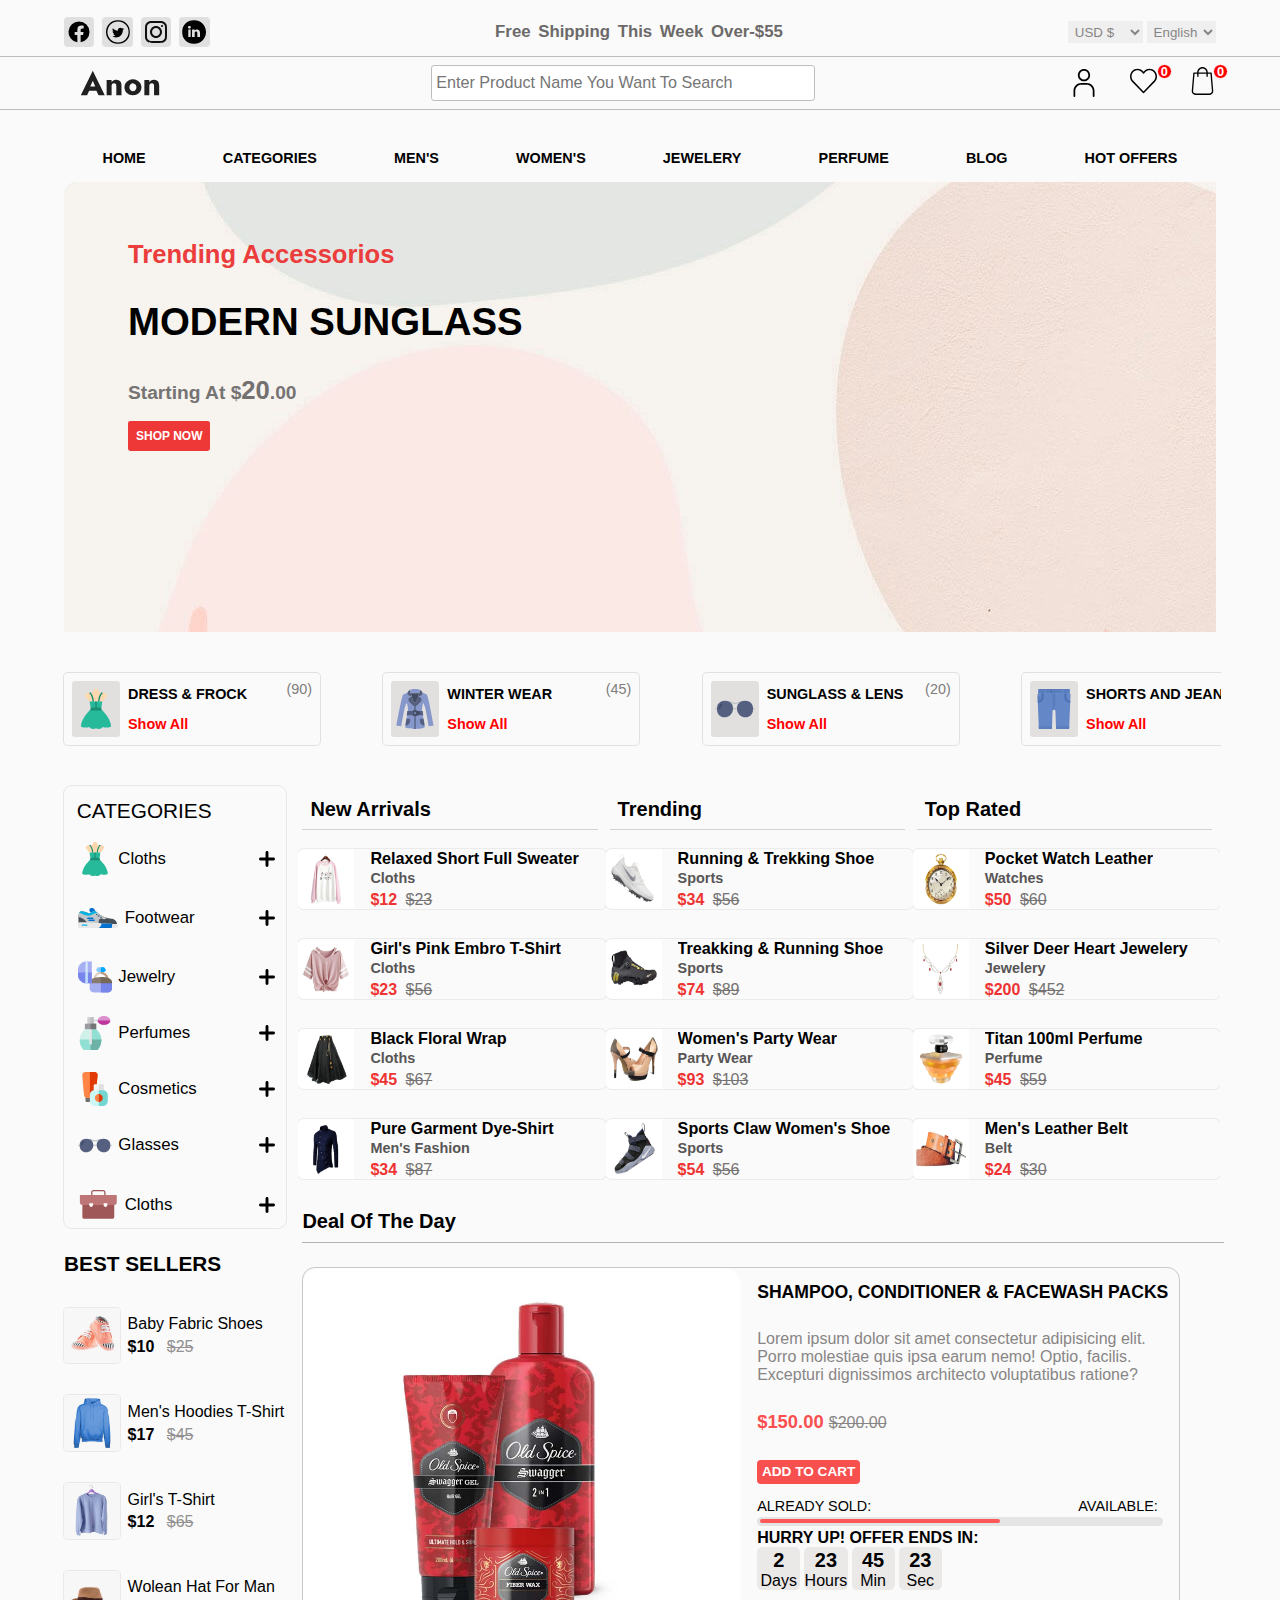
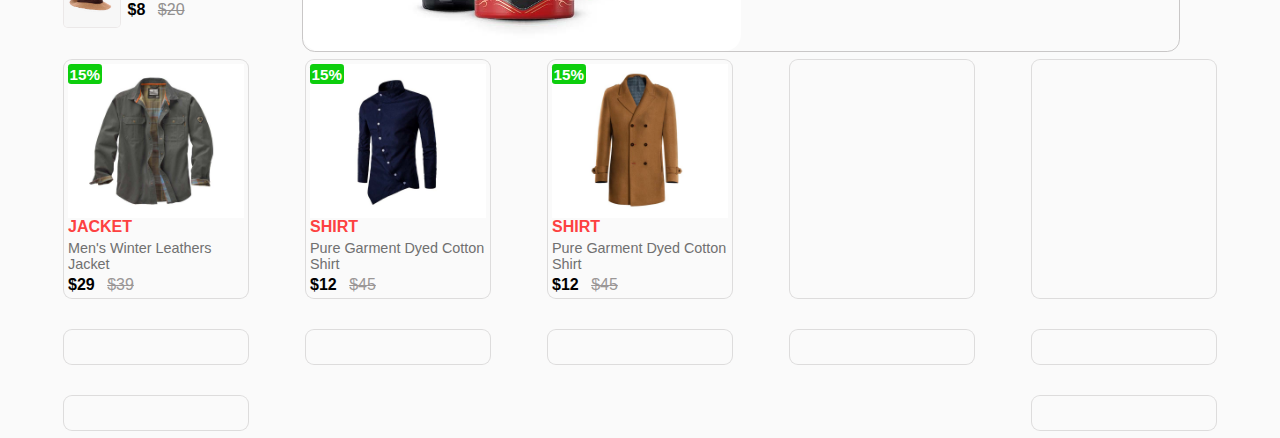
==== commit 60739e6a: "adding text is required" ====
--- a/index.html
+++ b/index.html
@@ -5,7 +5,6 @@
     <meta name="viewport" content="width=device-width, initial-scale=1.0">
     <title>Document</title>
     <link rel="stylesheet" href="./assets/css/style.css">
-    <script src="./assets/js/script.js"></script>
 </head>
 <body>
     <div class="nav-lower">
@@ -705,20 +704,51 @@
     </main>
 
     <!-- product-section  -->
-    <div class="product">
-        <div class="card">
-            <div class="float discount new sale">-15%</div>
+    <div class="new-product">
+        <div class="card">
+            <div class="float discount new sale">15%</div>
+            <div class="pop-up">
+                <img src="./assets/images/icons/heart.svg" alt="whislist">
+                <img src="./assets/images/eye.svg" alt="seen">
+                <img src="./assets/images/swap-svgrepo-com.svg" alt="swap">
+                <img src="./assets/images/bag.svg" alt="add to cart">
+            </div>
+            <img src="./assets/images/products/jacket-3.jpg" alt="jacket" class="logo">
+            <div class="text">
+                <div class="h3">jacket</div>
+                <div class="p">men's winter leathers jacket</div>
+                <div class="h4">$29 <span>$39</span></div>
+            </div>
+        </div>
+        <div class="card">
+            <div class="float discount new sale">15%</div>
             <div class="pop-up">
                 <img src="./assets/images/icons/heart.svg" alt="">
                 <img src="./assets/images/eye.svg" alt="">
                 <img src="./assets/images/swap-svgrepo-com.svg" alt="">
                 <img src="./assets/images/bag.svg" alt="">
             </div>
-            <img src="./assets/images/products/jacket-3.jpg" alt="">
-            <div class="text">
-                <div class="h3">jacket</div>
-                <div class="p">men's winter leather jacket</div>
-                <div class="h4">$29<span>$39</span></div>
+            <img src="./assets/images/products/shirt-1.jpg" alt="shirt" class="logo">
+            <div class="text">
+                <div class="h3">shirt</div>
+                <div class="p">pure garment dyed cotton shirt</div>
+                <div class="h4">$12 <span>$45</span></div>
+            </div>
+
+        </div>
+        <div class="card">
+            <div class="float discount new sale">15%</div>
+            <div class="pop-up">
+                <img src="./assets/images/icons/heart.svg" alt="">
+                <img src="./assets/images/eye.svg" alt="">
+                <img src="./assets/images/swap-svgrepo-com.svg" alt="">
+                <img src="./assets/images/bag.svg" alt="">
+            </div>
+            <img src="./assets/images/products/jacket-5.jpg" alt="jacket" class="logo">
+            <div class="text">
+                <div class="h3">shirt</div>
+                <div class="p">pure garment dyed cotton shirt</div>
+                <div class="h4">$12 <span>$45</span></div>
             </div>
 
         </div>
@@ -875,40 +905,7 @@
             </div>
 
         </div>
-        <div class="card">
-            <div class="img-popup">
-                <img src="" alt="">
-                <div class="pop-up">
-                    <img src="" alt="">
-                    <img src="" alt="">
-                    <img src="" alt="">
-                    <img src="" alt="">
-                </div>
-            </div>
-            <div class="text">
-                <div class="h3"></div>
-                <div class="p"></div>
-                <div class="h4"><span></span></div>
-            </div>
-
-        </div>
-        <div class="card">
-            <div class="img-popup">
-                <img src="" alt="">
-                <div class="pop-up">
-                    <img src="" alt="">
-                    <img src="" alt="">
-                    <img src="" alt="">
-                    <img src="" alt="">
-                </div>
-            </div>
-            <div class="text">
-                <div class="h3"></div>
-                <div class="p"></div>
-                <div class="h4"><span></span></div>
-            </div>
-
-        </div>
     </div>
+    <script src="./assets/js/script.js"></script>
 </body>
 </html>--- a/assets/css/style.css
+++ b/assets/css/style.css
@@ -674,7 +674,7 @@
         }
     }
 }
-.product{
+.new-product{
     width:var(--compWidth);
     font-family:var(--fontFamily);
     display: flex;
@@ -685,11 +685,12 @@
     .card{
         position: relative;
         width:11rem;
-        border:solid 1px;
         display: flex;
         flex-direction: column;
         flex-wrap: wrap;
         padding:0.25rem;
+        border-radius:0.5rem;
+        box-shadow:0px 0px 0px 1px rgb(221, 220, 220);
         .float{
             position: absolute;
             width:fit-content;
@@ -697,7 +698,6 @@
             font-weight:600;
             padding:0.1rem;
             color:white;
-            z-index:1;
             background-color:rgb(13, 206, 13);
             border-radius:0.2rem;
             top:0.25rem;
@@ -713,6 +713,28 @@
             width:100%;
             display: flex;
             flex-direction: column;
+            gap:0.25rem;
+            .h3{
+                font: size 1.05em;
+                text-transform: uppercase;
+                font-weight:600;
+                color:rgb(253, 65, 65);
+            }
+            .p{
+                font-size:0.9rem;
+                color:rgb(112, 112, 112);
+                text-transform: capitalize;
+            }
+            .h4{
+                font-size:1rem;
+                font-weight:600;
+                word-spacing:0.5rem;
+                span{
+                    color:rgb(155, 151, 151);
+                    font-weight:500;
+                    text-decoration:line-through;
+                }
+            }
         }
     }
     .card:hover{
@@ -1278,7 +1300,7 @@
         flex-direction: column;
         gap:1rem;
         padding:1.5rem;
-        z-index:1;
+        z-index:2;
         background-color: rgb(252, 250, 250);
         box-shadow:0px 0px 0px 1px rgb(245, 243, 243);
         .items{
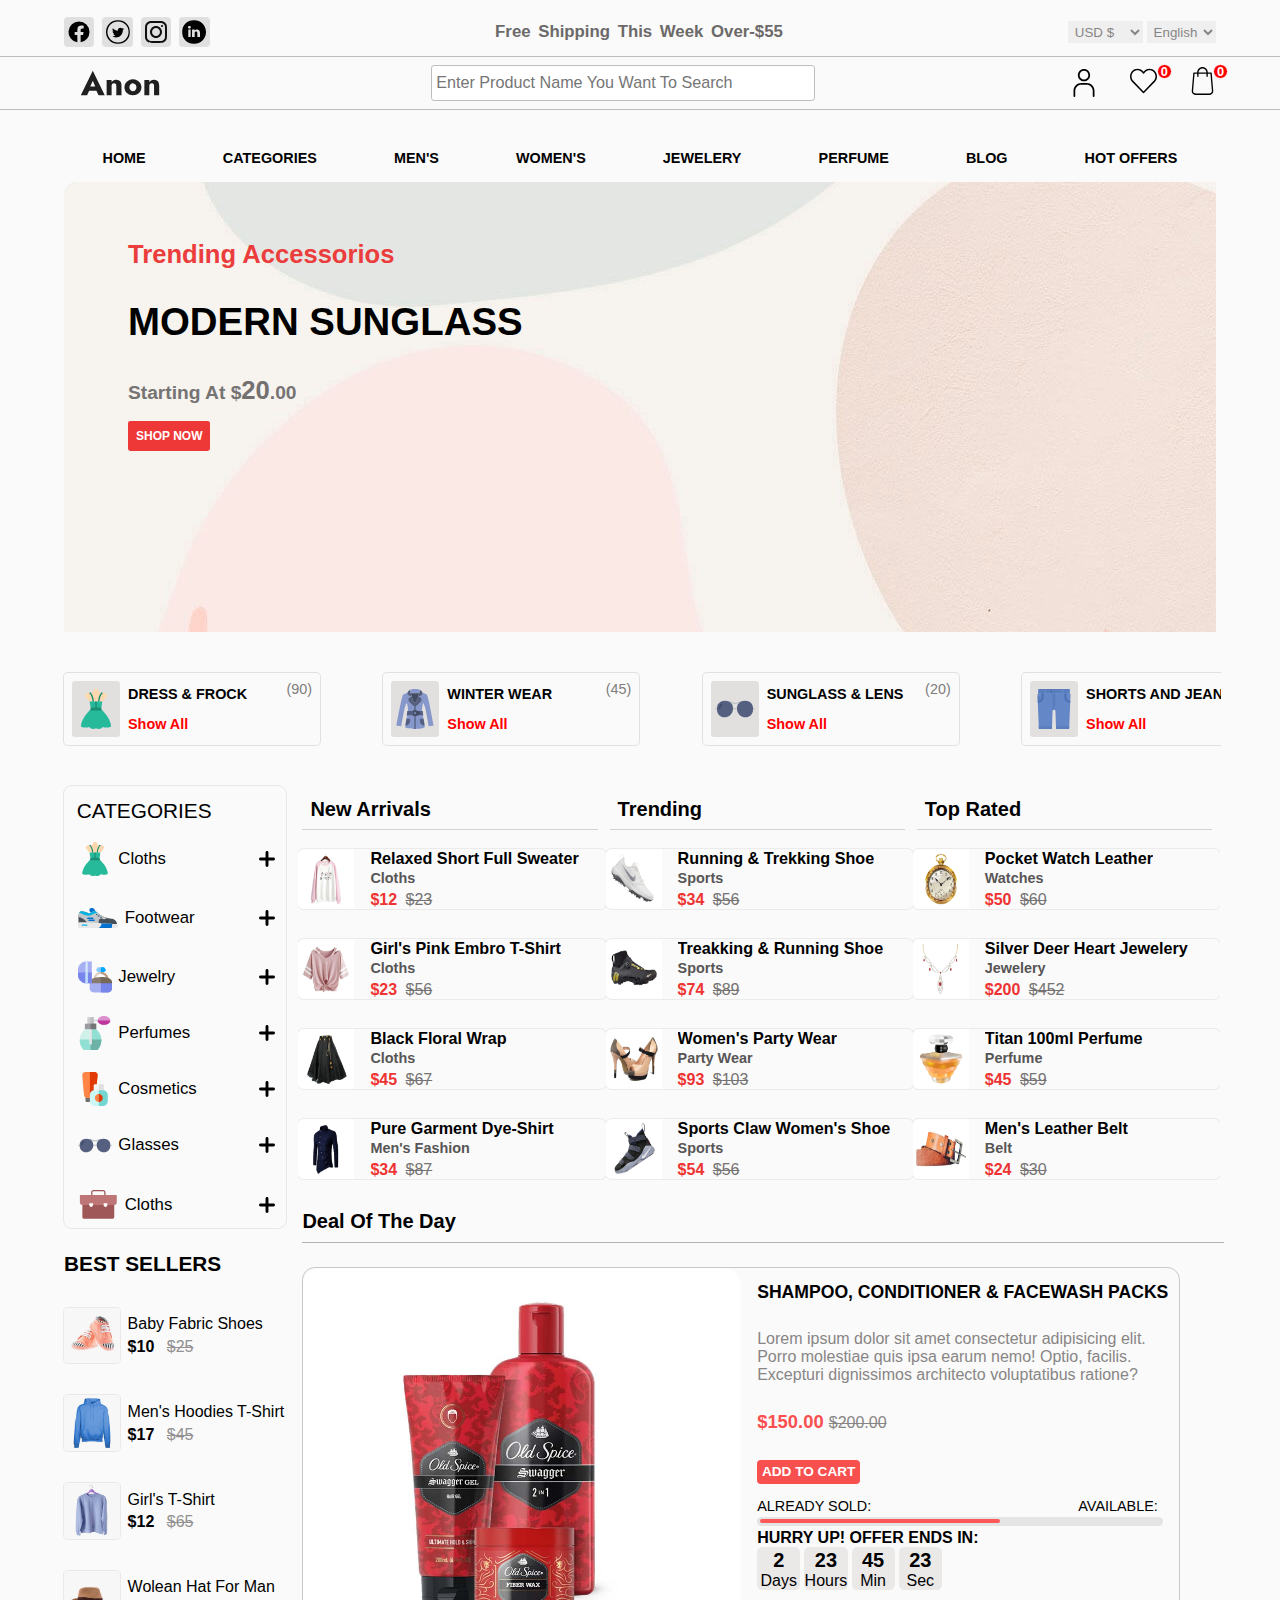
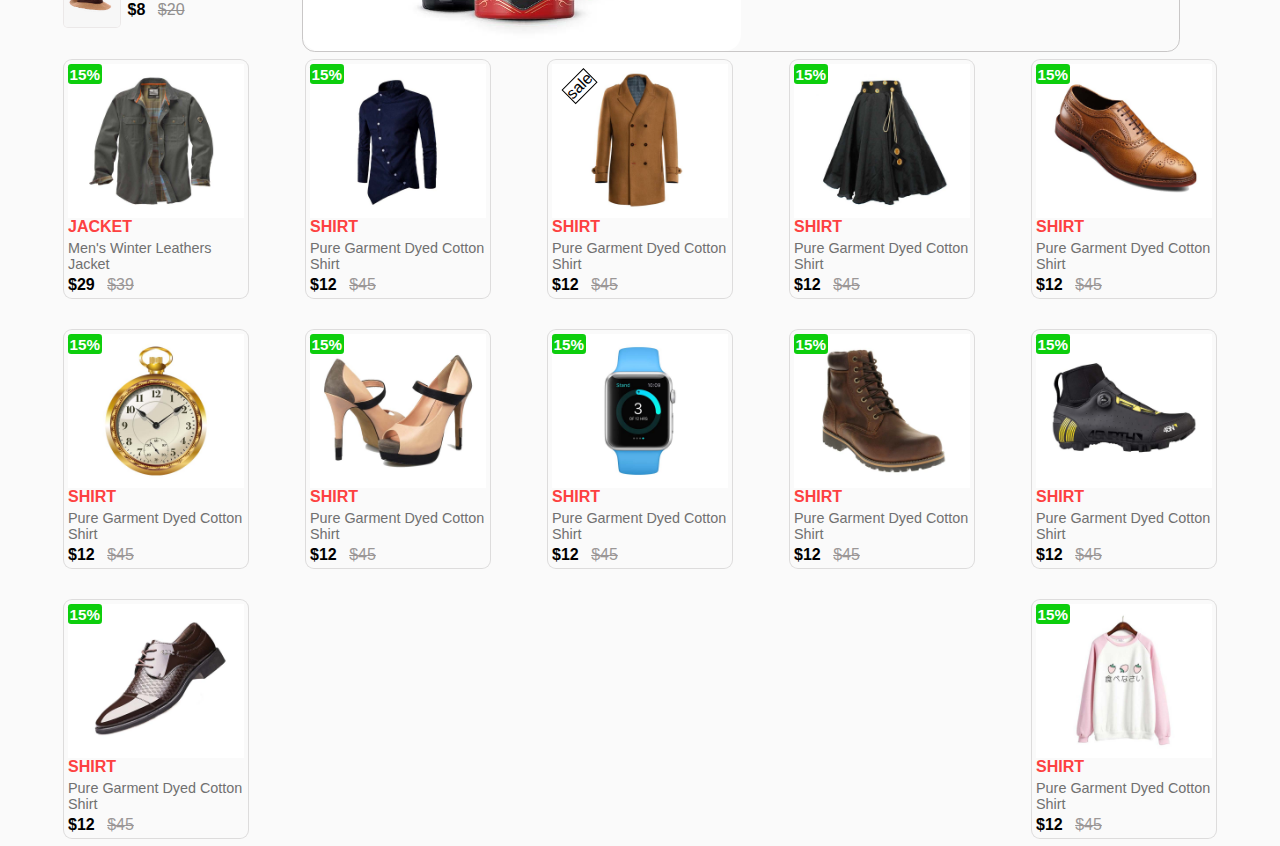
==== commit e3402196: "entering half data" ====
--- a/index.html
+++ b/index.html
@@ -706,7 +706,7 @@
     <!-- product-section  -->
     <div class="new-product">
         <div class="card">
-            <div class="float discount new sale">15%</div>
+            <div class="float">15%</div>
             <div class="pop-up">
                 <img src="./assets/images/icons/heart.svg" alt="whislist">
                 <img src="./assets/images/eye.svg" alt="seen">
@@ -721,7 +721,7 @@
             </div>
         </div>
         <div class="card">
-            <div class="float discount new sale">15%</div>
+            <div class="float ">15%</div>
             <div class="pop-up">
                 <img src="./assets/images/icons/heart.svg" alt="">
                 <img src="./assets/images/eye.svg" alt="">
@@ -737,7 +737,7 @@
 
         </div>
         <div class="card">
-            <div class="float discount new sale">15%</div>
+            <div class="sale">sale</div>
             <div class="pop-up">
                 <img src="./assets/images/icons/heart.svg" alt="">
                 <img src="./assets/images/eye.svg" alt="">
@@ -753,155 +753,146 @@
 
         </div>
         <div class="card">
-            <div class="img-popup">
-                <img src="" alt="">
-                <div class="pop-up">
-                    <img src="" alt="">
-                    <img src="" alt="">
-                    <img src="" alt="">
-                    <img src="" alt="">
-                </div>
-            </div>
-            <div class="text">
-                <div class="h3"></div>
-                <div class="p"></div>
-                <div class="h4"><span></span></div>
-            </div>
-
-        </div>
-        <div class="card">
-            <div class="img-popup">
-                <img src="" alt="">
-                <div class="pop-up">
-                    <img src="" alt="">
-                    <img src="" alt="">
-                    <img src="" alt="">
-                    <img src="" alt="">
-                </div>
-            </div>
-            <div class="text">
-                <div class="h3"></div>
-                <div class="p"></div>
-                <div class="h4"><span></span></div>
-            </div>
-
-        </div>
-        <div class="card">
-            <div class="img-popup">
-                <img src="" alt="">
-                <div class="pop-up">
-                    <img src="" alt="">
-                    <img src="" alt="">
-                    <img src="" alt="">
-                    <img src="" alt="">
-                </div>
-            </div>
-            <div class="text">
-                <div class="h3"></div>
-                <div class="p"></div>
-                <div class="h4"><span></span></div>
-            </div>
-
-        </div>
-        <div class="card">
-            <div class="img-popup">
-                <img src="" alt="">
-                <div class="pop-up">
-                    <img src="" alt="">
-                    <img src="" alt="">
-                    <img src="" alt="">
-                    <img src="" alt="">
-                </div>
-            </div>
-            <div class="text">
-                <div class="h3"></div>
-                <div class="p"></div>
-                <div class="h4"><span></span></div>
-            </div>
-
-        </div>
-        <div class="card">
-            <div class="img-popup">
-                <img src="" alt="">
-                <div class="pop-up">
-                    <img src="" alt="">
-                    <img src="" alt="">
-                    <img src="" alt="">
-                    <img src="" alt="">
-                </div>
-            </div>
-            <div class="text">
-                <div class="h3"></div>
-                <div class="p"></div>
-                <div class="h4"><span></span></div>
-            </div>
-
-        </div>
-        <div class="card">
-            <div class="img-popup">
-                <img src="" alt="">
-                <div class="pop-up">
-                    <img src="" alt="">
-                    <img src="" alt="">
-                    <img src="" alt="">
-                    <img src="" alt="">
-                </div>
-            </div>
-            <div class="text">
-                <div class="h3"></div>
-                <div class="p"></div>
-                <div class="h4"><span></span></div>
-            </div>
-
-        </div>
-        <div class="card">
-            <div class="img-popup">
-                <img src="" alt="">
-                <div class="pop-up">
-                    <img src="" alt="">
-                    <img src="" alt="">
-                    <img src="" alt="">
-                    <img src="" alt="">
-                </div>
-            </div>
-            <div class="text">
-                <div class="h3"></div>
-                <div class="p"></div>
-                <div class="h4"><span></span></div>
-            </div>
-
-        </div>
-        <div class="card">
-            <div class="img-popup">
-                <img src="" alt="">
-                <div class="pop-up">
-                    <img src="" alt="">
-                    <img src="" alt="">
-                    <img src="" alt="">
-                    <img src="" alt="">
-                </div>
-            </div>
-            <div class="text">
-                <div class="h3"></div>
-                <div class="p"></div>
-                <div class="h4"><span></span></div>
-            </div>
-
-        </div>
-        <div class="card">
-            <div class="img-popup">
-                <img src="" alt="">
-                <div class="pop-up">
-                    <img src="" alt="">
-                    <img src="" alt="">
-                    <img src="" alt="">
-                    <img src="" alt="">
-                </div>
-            </div>
-            <div class="text">
-                <div class="h3"></div>
-                <div class="p"></div>
-                <div class="h4"><span></span></div>
+            <div class="float ">15%</div>
+            <div class="pop-up">
+                <img src="./assets/images/icons/heart.svg" alt="">
+                <img src="./assets/images/eye.svg" alt="">
+                <img src="./assets/images/swap-svgrepo-com.svg" alt="">
+                <img src="./assets/images/bag.svg" alt="">
+            </div>
+            <img src="./assets/images/products/clothes-3.jpg" alt="shirt" class="logo">
+            <div class="text">
+                <div class="h3">shirt</div>
+                <div class="p">pure garment dyed cotton shirt</div>
+                <div class="h4">$12 <span>$45</span></div>
+            </div>
+
+        </div>
+        <div class="card">
+            <div class="float ">15%</div>
+            <div class="pop-up">
+                <img src="./assets/images/icons/heart.svg" alt="">
+                <img src="./assets/images/eye.svg" alt="">
+                <img src="./assets/images/swap-svgrepo-com.svg" alt="">
+                <img src="./assets/images/bag.svg" alt="">
+            </div>
+            <img src="./assets/images/products/shoe-2.jpg" alt="shirt" class="logo">
+            <div class="text">
+                <div class="h3">shirt</div>
+                <div class="p">pure garment dyed cotton shirt</div>
+                <div class="h4">$12 <span>$45</span></div>
+            </div>
+
+        </div>
+        <div class="card">
+            <div class="float ">15%</div>
+            <div class="pop-up">
+                <img src="./assets/images/icons/heart.svg" alt="">
+                <img src="./assets/images/eye.svg" alt="">
+                <img src="./assets/images/swap-svgrepo-com.svg" alt="">
+                <img src="./assets/images/bag.svg" alt="">
+            </div>
+            <img src="./assets/images/products/watch-3.jpg" alt="shirt" class="logo">
+            <div class="text">
+                <div class="h3">shirt</div>
+                <div class="p">pure garment dyed cotton shirt</div>
+                <div class="h4">$12 <span>$45</span></div>
+            </div>
+
+        </div>
+        <div class="card">
+            <div class="float ">15%</div>
+            <div class="pop-up">
+                <img src="./assets/images/icons/heart.svg" alt="">
+                <img src="./assets/images/eye.svg" alt="">
+                <img src="./assets/images/swap-svgrepo-com.svg" alt="">
+                <img src="./assets/images/bag.svg" alt="">
+            </div>
+            <img src="./assets/images/products/party-wear-1.jpg" alt="shirt" class="logo">
+            <div class="text">
+                <div class="h3">shirt</div>
+                <div class="p">pure garment dyed cotton shirt</div>
+                <div class="h4">$12 <span>$45</span></div>
+            </div>
+
+        </div>
+        <div class="card">
+            <div class="float ">15%</div>
+            <div class="pop-up">
+                <img src="./assets/images/icons/heart.svg" alt="">
+                <img src="./assets/images/eye.svg" alt="">
+                <img src="./assets/images/swap-svgrepo-com.svg" alt="">
+                <img src="./assets/images/bag.svg" alt="">
+            </div>
+            <img src="./assets/images/products/watch-1.jpg" alt="shirt" class="logo">
+            <div class="text">
+                <div class="h3">shirt</div>
+                <div class="p">pure garment dyed cotton shirt</div>
+                <div class="h4">$12 <span>$45</span></div>
+            </div>
+
+        </div>
+        <div class="card">
+            <div class="float ">15%</div>
+            <div class="pop-up">
+                <img src="./assets/images/icons/heart.svg" alt="">
+                <img src="./assets/images/eye.svg" alt="">
+                <img src="./assets/images/swap-svgrepo-com.svg" alt="">
+                <img src="./assets/images/bag.svg" alt="">
+            </div>
+            <img src="./assets/images/products/shoe-4.jpg" alt="shirt" class="logo">
+            <div class="text">
+                <div class="h3">shirt</div>
+                <div class="p">pure garment dyed cotton shirt</div>
+                <div class="h4">$12 <span>$45</span></div>
+            </div>
+
+        </div>
+        <div class="card">
+            <div class="float ">15%</div>
+            <div class="pop-up">
+                <img src="./assets/images/icons/heart.svg" alt="">
+                <img src="./assets/images/eye.svg" alt="">
+                <img src="./assets/images/swap-svgrepo-com.svg" alt="">
+                <img src="./assets/images/bag.svg" alt="">
+            </div>
+            <img src="./assets/images/products/sports-2.jpg" alt="shirt" class="logo">
+            <div class="text">
+                <div class="h3">shirt</div>
+                <div class="p">pure garment dyed cotton shirt</div>
+                <div class="h4">$12 <span>$45</span></div>
+            </div>
+
+        </div>
+        <div class="card">
+            <div class="float ">15%</div>
+            <div class="pop-up">
+                <img src="./assets/images/icons/heart.svg" alt="">
+                <img src="./assets/images/eye.svg" alt="">
+                <img src="./assets/images/swap-svgrepo-com.svg" alt="">
+                <img src="./assets/images/bag.svg" alt="">
+            </div>
+            <img src="./assets/images/products/shoe-1.jpg" alt="shirt" class="logo">
+            <div class="text">
+                <div class="h3">shirt</div>
+                <div class="p">pure garment dyed cotton shirt</div>
+                <div class="h4">$12 <span>$45</span></div>
+            </div>
+
+        </div>
+        <div class="card">
+            <div class="float ">15%</div>
+            <div class="pop-up">
+                <img src="./assets/images/icons/heart.svg" alt="">
+                <img src="./assets/images/eye.svg" alt="">
+                <img src="./assets/images/swap-svgrepo-com.svg" alt="">
+                <img src="./assets/images/bag.svg" alt="">
+            </div>
+            <img src="./assets/images/products/clothes-1.jpg" alt="shirt" class="logo">
+            <div class="text">
+                <div class="h3">shirt</div>
+                <div class="p">pure garment dyed cotton shirt</div>
+                <div class="h4">$12 <span>$45</span></div>
             </div>
 
         </div>
--- a/assets/css/style.css
+++ b/assets/css/style.css
@@ -703,6 +703,14 @@
             top:0.25rem;
             left: 0.25rem;
         }
+        .sale{
+            position: absolute;
+            top:1rem;
+            left:1rem;
+            width:fit-content;
+            transform: rotate(-45deg);
+            border:solid 1px;
+        }
         .pop-up{
             display:none;
         }
@@ -1180,6 +1188,7 @@
         }
     }
     .nav-lower{
+        z-index:1;
         position: fixed;
         bottom:0;
         width:100%;
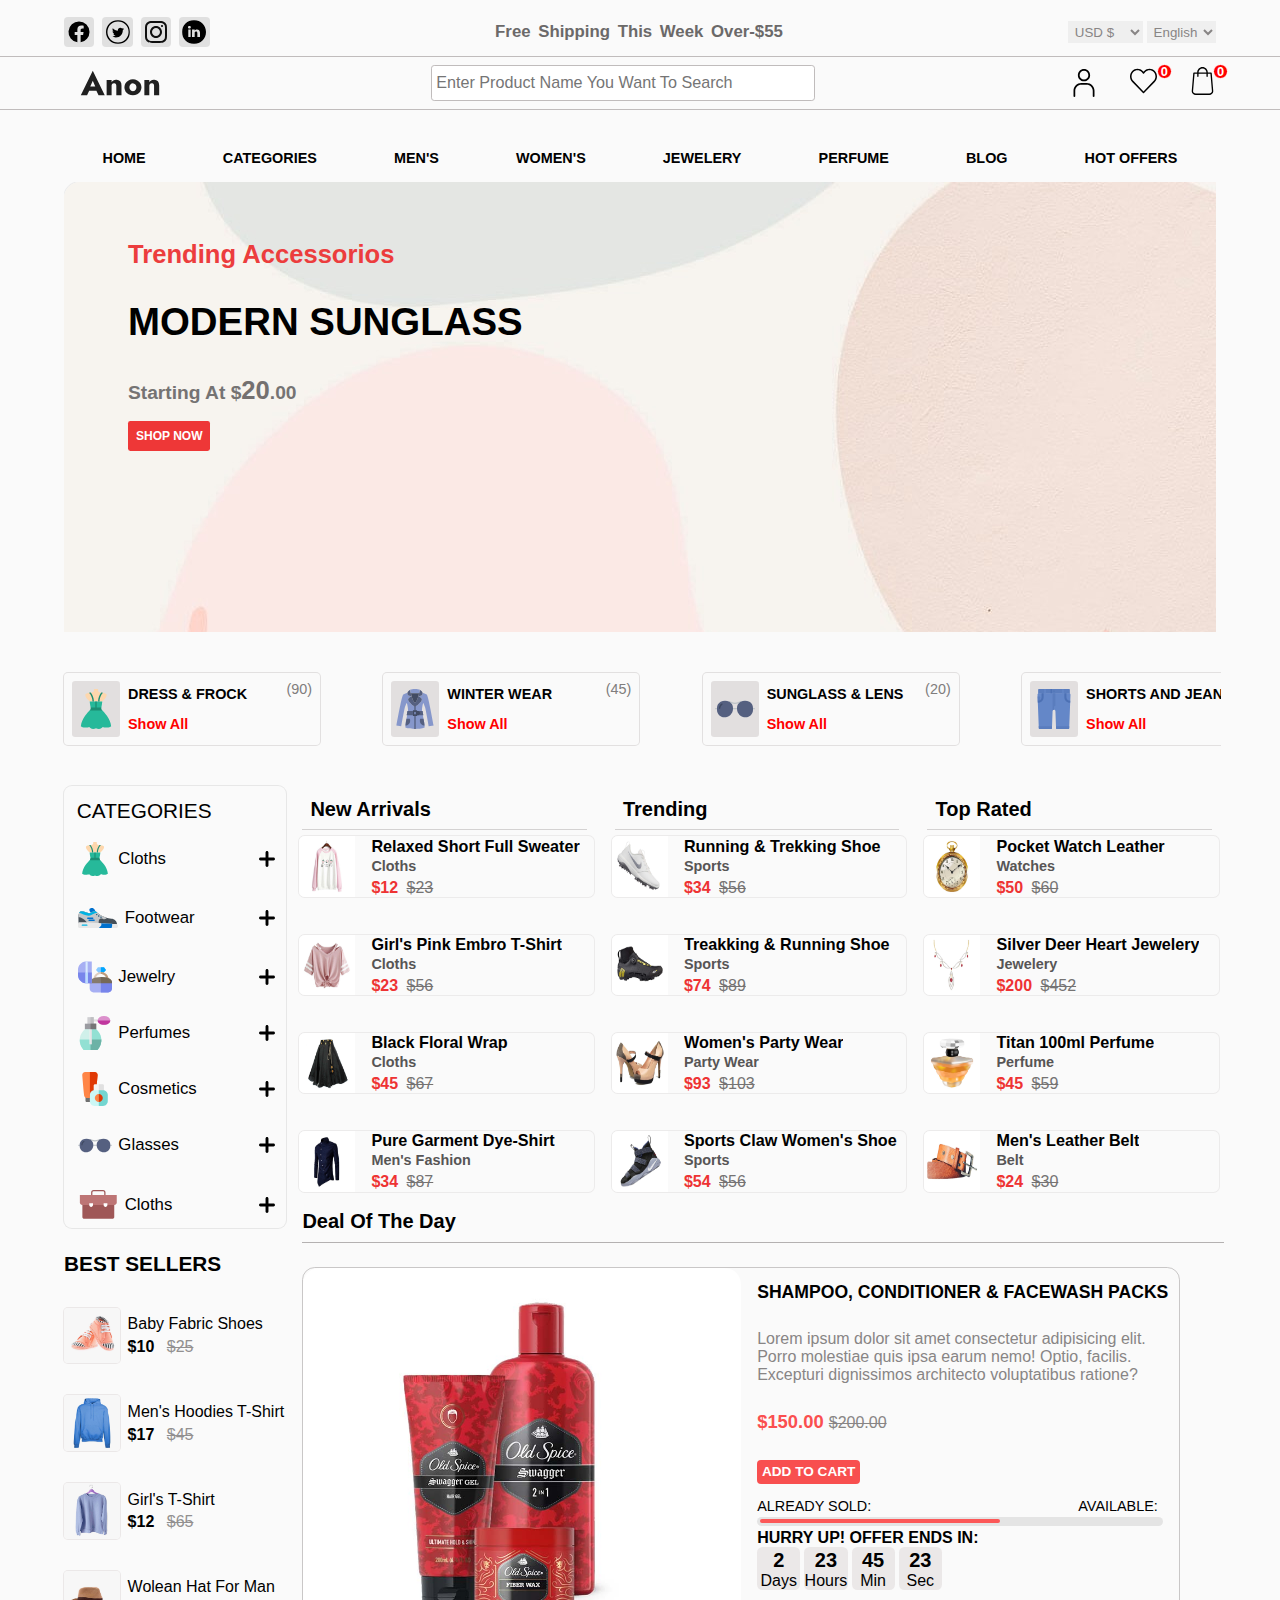
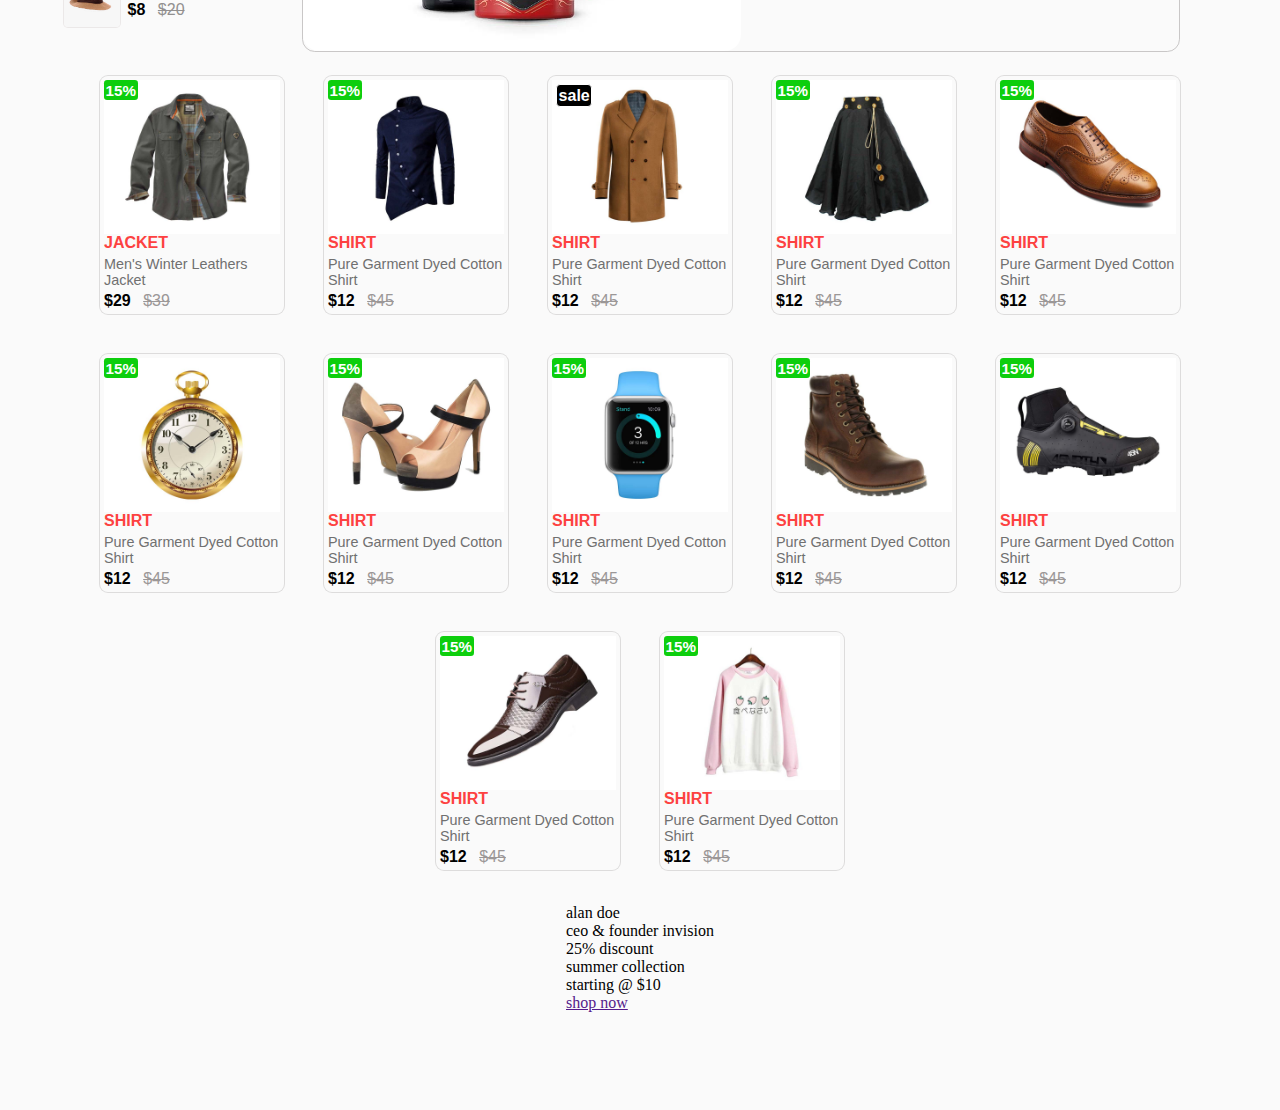
==== commit c631ae79: "adding lower section before addding footer onlu html" ====
--- a/index.html
+++ b/index.html
@@ -897,6 +897,60 @@
 
         </div>
     </div>
+
+    <!-- store about section  -->
+    <div class="store-section">
+        <div class="left">
+            <img src="" alt="">
+            <div class="h2">alan doe</div>
+            <div class="p">ceo & founder invision</div>
+        </div>
+        <div class="mid">
+            <div>
+                <div class="h3">25% discount</div>
+                <div class="h1">summer collection</div>
+                <div class="p">starting @ $10</div>
+                <a href="">shop now</a>
+            </div>
+        </div>
+        <div class="right">
+            <div class="card">
+                <img src="" alt="">
+                <div class="text">
+                    <div class="h4"></div>
+                    <div class="p"></div>
+                </div>
+            </div>
+            <div class="card">
+                <img src="" alt="">
+                <div class="text">
+                    <div class="h4"></div>
+                    <div class="p"></div>
+                </div>
+            </div>
+            <div class="card">
+                <img src="" alt="">
+                <div class="text">
+                    <div class="h4"></div>
+                    <div class="p"></div>
+                </div>
+            </div>
+            <div class="card">
+                <img src="" alt="">
+                <div class="text">
+                    <div class="h4"></div>
+                    <div class="p"></div>
+                </div>
+            </div>
+            <div class="card">
+                <img src="" alt="">
+                <div class="text">
+                    <div class="h4"></div>
+                    <div class="p"></div>
+                </div>
+            </div>
+        </div>
+    </div>
     <script src="./assets/js/script.js"></script>
 </body>
 </html>--- a/assets/css/style.css
+++ b/assets/css/style.css
@@ -434,6 +434,7 @@
     width:100%;
     display: flex;
     flex-direction: row;
+    gap:1rem;
 }
 main > .right > .top-section > .section{
     min-width:14vw;
@@ -441,6 +442,7 @@
     display:flex;
     flex-direction: column;
     padding:0.25rem;
+    /* gap:2rem; */
     .heading{
         font-size:1.25rem;
         margin-left:0.25rem;
@@ -451,19 +453,19 @@
         padding:0.5rem;
     }
     .flex-container{ 
-        min-width: 100%;
+        width: 100%;
         height:40vh;
         display: grid;
         grid-template-columns:repeat(1fr,2);
         grid-template-rows:repeat(3.8rem,4);
         align-items:center;
-        column-gap:7%;
+        gap:9%;
         padding:0.25rem;
         overflow-x:scroll;
         scroll-snap-type:inline mandatory;
         overscroll-behavior-inline:contain;
         .card{
-            min-width:24vw;
+            min-width:23vw;
             height:3.8rem;
             display: flex;
             flex-direction: row;
@@ -676,12 +678,14 @@
 }
 .new-product{
     width:var(--compWidth);
+    height: fit-content;
     font-family:var(--fontFamily);
     display: flex;
     flex-wrap: wrap;
     flex-direction: row;
-    justify-content:space-between;
-    gap:2rem;
+    justify-content: center;
+    gap:2.5rem;
+    padding:1rem;
     .card{
         position: relative;
         width:11rem;
@@ -705,11 +709,15 @@
         }
         .sale{
             position: absolute;
-            top:1rem;
-            left:1rem;
+            top:0.5rem;
+            left:0.5rem;
             width:fit-content;
-            transform: rotate(-45deg);
+            padding:0.1rem;
             border:solid 1px;
+            border-radius:0.25rem;
+            background-color:black;
+            color:white;
+            font-weight:600;
         }
         .pop-up{
             display:none;
@@ -748,12 +756,11 @@
     .card:hover{
         box-shadow:0px 0px 5px rgb(199, 196, 196);
         .pop-up{
-            width:4rem;
+            width:5rem;
             position: absolute;
             right:0.5rem;
             top:0.25rem;
             width:10%;
-            /* border:1px solid; */
             display: flex;
             flex-direction: column;
             gap:0.5rem;
@@ -1300,7 +1307,7 @@
     }
     .product-bar{
         position: fixed;
-        width:45%;
+        width:60%;
         height:100vh;
         top:0;
         bottom:0;
@@ -1459,4 +1466,68 @@
             }
         }
     }
+    .new-product{
+        overflow:none;
+        .card{
+            width:100%;
+            img{
+                width:100%;
+            }
+            .text{
+                width:100%;
+                display: flex;
+                flex-direction: column;
+                gap:0.25rem;
+                .h3{
+                    font: size 1.05em;
+                    text-transform: uppercase;
+                    font-weight:600;
+                    color:rgb(253, 65, 65);
+                }
+                .p{
+                    font-size:0.9rem;
+                    color:rgb(112, 112, 112);
+                    text-transform: capitalize;
+                }
+                .h4{
+                    font-size:1rem;
+                    font-weight:600;
+                    word-spacing:0.5rem;
+                    span{
+                        color:rgb(155, 151, 151);
+                        font-weight:500;
+                        text-decoration:line-through;
+                    }
+                }
+            }
+        }
+        .card:hover{
+            box-shadow:0px 0px 5px rgb(199, 196, 196);
+            .pop-up{
+                width:1rem;
+                position: absolute;
+                right:0.5rem;
+                top:0.25rem;
+                width:10%;
+                display: flex;
+                flex-direction: column;
+                gap:0.5rem;
+                img{
+                    width:100%;
+                    background-color:whitesmoke;
+                    border-radius:0.25rem;
+                    padding:0.1rem;
+                    box-shadow:0px 0px 0px 1px rgb(240, 238, 238);
+                }
+                img:active{
+                    opacity:0.1;
+                    filter:invert(100%);
+                }
+                img:hover{
+                    filter: none;
+                }
+            }
+        }
+    
+    }
 }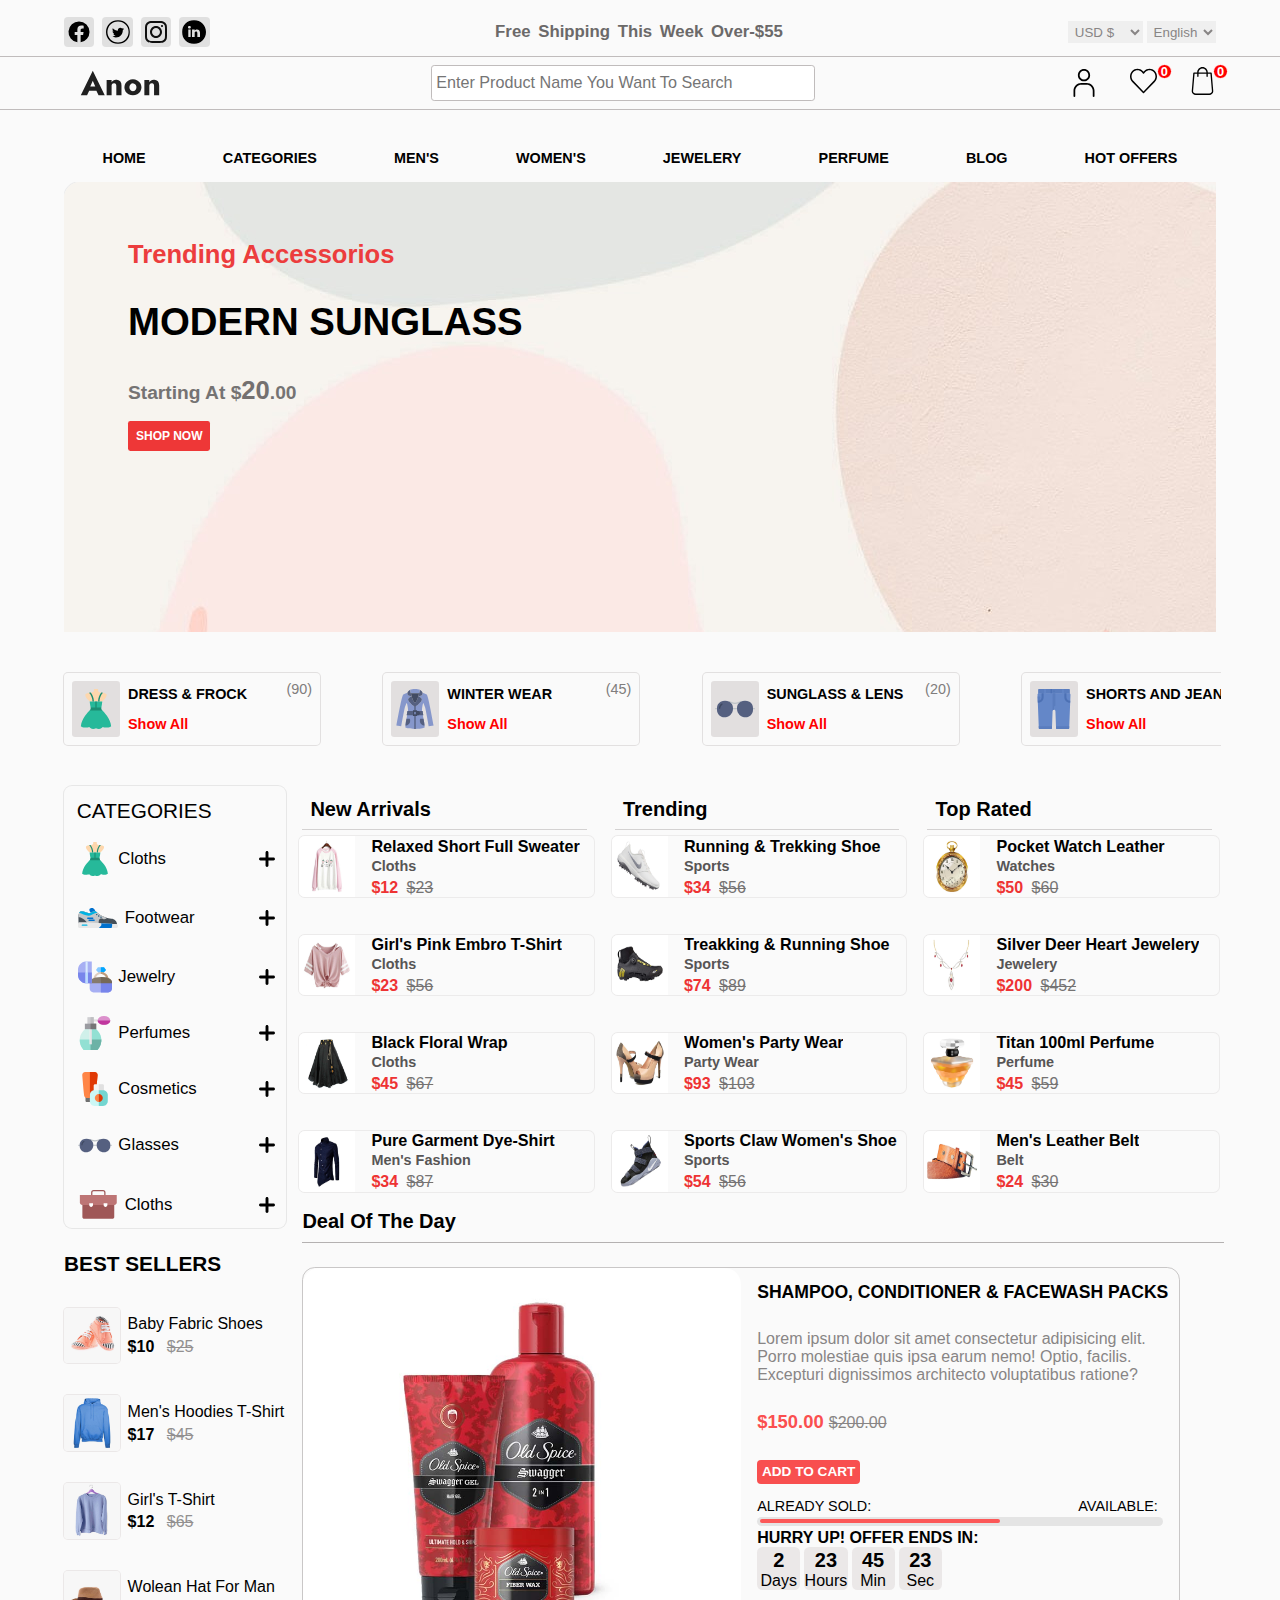
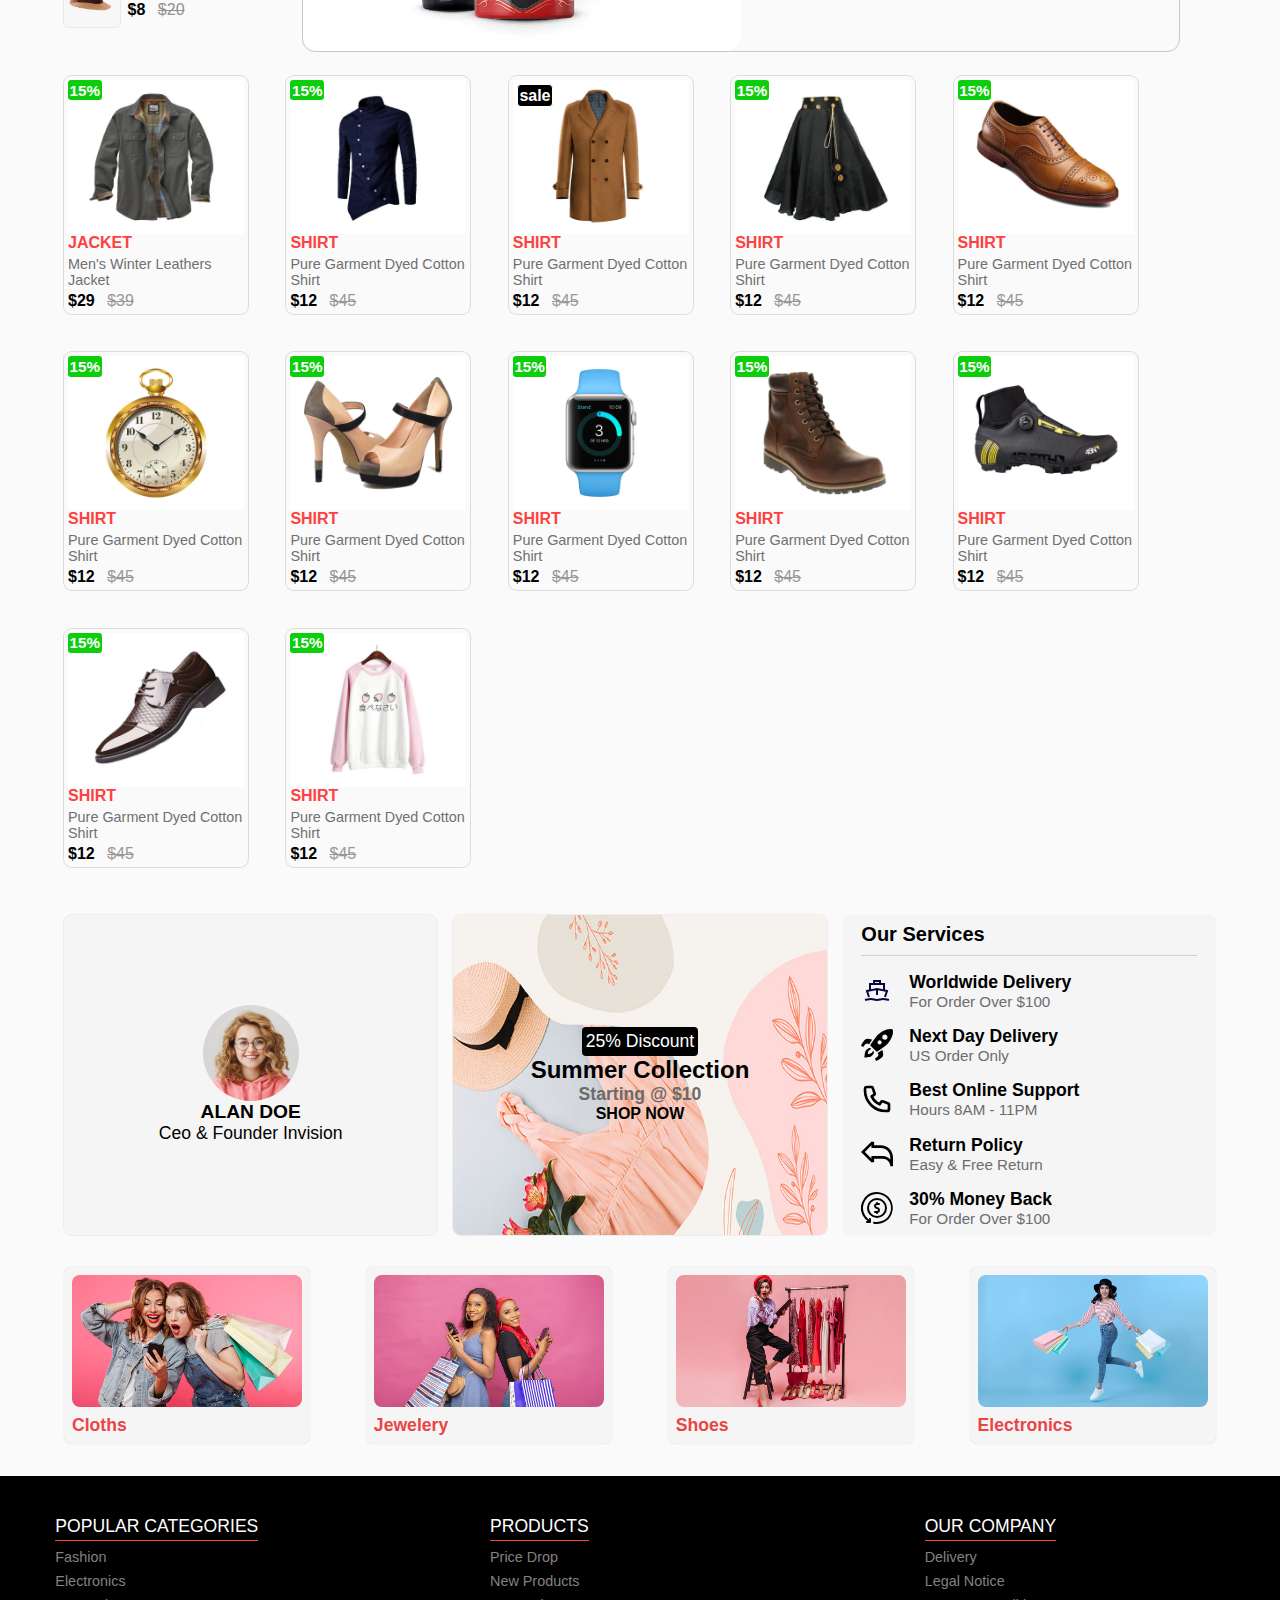
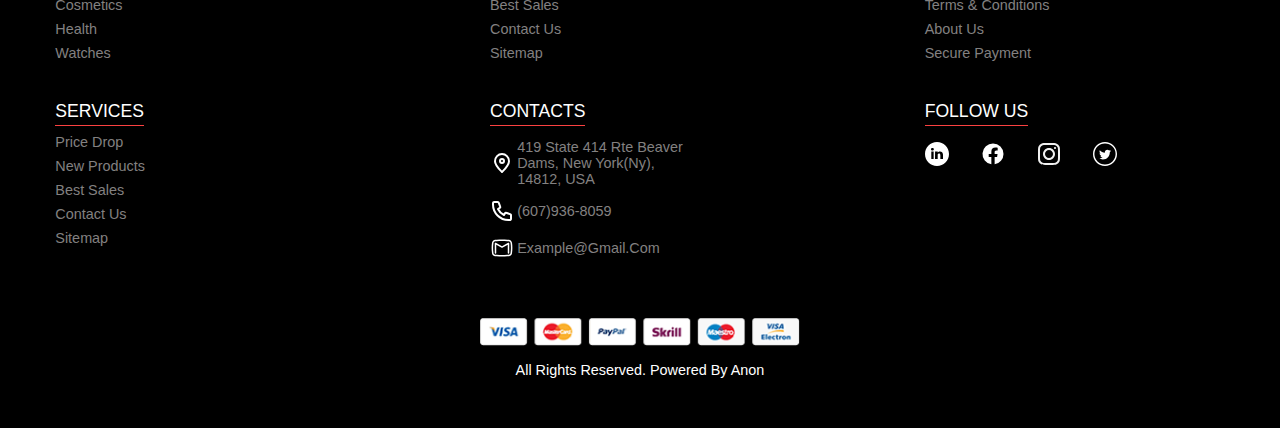
==== commit 0a5989fd: "adding full layout with footer" ====
--- a/index.html
+++ b/index.html
@@ -711,7 +711,7 @@
                 <img src="./assets/images/icons/heart.svg" alt="whislist">
                 <img src="./assets/images/eye.svg" alt="seen">
                 <img src="./assets/images/swap-svgrepo-com.svg" alt="swap">
-                <img src="./assets/images/bag.svg" alt="add to cart">
+                <img src="./assets/images/bag.svg" alt="add to cart" class="add to cart">
             </div>
             <img src="./assets/images/products/jacket-3.jpg" alt="jacket" class="logo">
             <div class="text">
@@ -726,7 +726,7 @@
                 <img src="./assets/images/icons/heart.svg" alt="">
                 <img src="./assets/images/eye.svg" alt="">
                 <img src="./assets/images/swap-svgrepo-com.svg" alt="">
-                <img src="./assets/images/bag.svg" alt="">
+                <img src="./assets/images/bag.svg" alt="add to cart" class="add to cart">
             </div>
             <img src="./assets/images/products/shirt-1.jpg" alt="shirt" class="logo">
             <div class="text">
@@ -742,7 +742,7 @@
                 <img src="./assets/images/icons/heart.svg" alt="">
                 <img src="./assets/images/eye.svg" alt="">
                 <img src="./assets/images/swap-svgrepo-com.svg" alt="">
-                <img src="./assets/images/bag.svg" alt="">
+                <img src="./assets/images/bag.svg" alt="add to cart" class="add to cart">
             </div>
             <img src="./assets/images/products/jacket-5.jpg" alt="jacket" class="logo">
             <div class="text">
@@ -758,7 +758,7 @@
                 <img src="./assets/images/icons/heart.svg" alt="">
                 <img src="./assets/images/eye.svg" alt="">
                 <img src="./assets/images/swap-svgrepo-com.svg" alt="">
-                <img src="./assets/images/bag.svg" alt="">
+                <img src="./assets/images/bag.svg" alt="add to cart" class="add to cart">
             </div>
             <img src="./assets/images/products/clothes-3.jpg" alt="shirt" class="logo">
             <div class="text">
@@ -774,7 +774,7 @@
                 <img src="./assets/images/icons/heart.svg" alt="">
                 <img src="./assets/images/eye.svg" alt="">
                 <img src="./assets/images/swap-svgrepo-com.svg" alt="">
-                <img src="./assets/images/bag.svg" alt="">
+                <img src="./assets/images/bag.svg" alt="add to cart" class="add to cart">
             </div>
             <img src="./assets/images/products/shoe-2.jpg" alt="shirt" class="logo">
             <div class="text">
@@ -787,12 +787,28 @@
         <div class="card">
             <div class="float ">15%</div>
             <div class="pop-up">
+                <img src="./assets/images/icons/heart.svg" alt="whislist">
+                <img src="./assets/images/eye.svg" alt="seen">
+                <img src="./assets/images/swap-svgrepo-com.svg" alt="swap">
+                <img src="./assets/images/bag.svg" alt="add to cart" class="add to cart">
+            </div>
+            <img src="./assets/images/products/watch-3.jpg" alt="shirt" class="logo">
+            <div class="text">
+                <div class="h3">shirt</div>
+                <div class="p">pure garment dyed cotton shirt</div>
+                <div class="h4">$12 <span>$45</span></div>
+            </div>
+
+        </div>
+        <div class="card">
+            <div class="float ">15%</div>
+            <div class="pop-up">
                 <img src="./assets/images/icons/heart.svg" alt="">
                 <img src="./assets/images/eye.svg" alt="">
                 <img src="./assets/images/swap-svgrepo-com.svg" alt="">
-                <img src="./assets/images/bag.svg" alt="">
-            </div>
-            <img src="./assets/images/products/watch-3.jpg" alt="shirt" class="logo">
+                <img src="./assets/images/bag.svg" alt="add to cart" class="add to cart">
+            </div>
+            <img src="./assets/images/products/party-wear-1.jpg" alt="shirt" class="logo">
             <div class="text">
                 <div class="h3">shirt</div>
                 <div class="p">pure garment dyed cotton shirt</div>
@@ -806,9 +822,9 @@
                 <img src="./assets/images/icons/heart.svg" alt="">
                 <img src="./assets/images/eye.svg" alt="">
                 <img src="./assets/images/swap-svgrepo-com.svg" alt="">
-                <img src="./assets/images/bag.svg" alt="">
-            </div>
-            <img src="./assets/images/products/party-wear-1.jpg" alt="shirt" class="logo">
+                <img src="./assets/images/bag.svg" alt="add to cart" class="add to cart">
+            </div>
+            <img src="./assets/images/products/watch-1.jpg" alt="shirt" class="logo">
             <div class="text">
                 <div class="h3">shirt</div>
                 <div class="p">pure garment dyed cotton shirt</div>
@@ -822,9 +838,9 @@
                 <img src="./assets/images/icons/heart.svg" alt="">
                 <img src="./assets/images/eye.svg" alt="">
                 <img src="./assets/images/swap-svgrepo-com.svg" alt="">
-                <img src="./assets/images/bag.svg" alt="">
-            </div>
-            <img src="./assets/images/products/watch-1.jpg" alt="shirt" class="logo">
+                <img src="./assets/images/bag.svg" alt="add to cart" class="add to cart">
+            </div>
+            <img src="./assets/images/products/shoe-4.jpg" alt="shirt" class="logo">
             <div class="text">
                 <div class="h3">shirt</div>
                 <div class="p">pure garment dyed cotton shirt</div>
@@ -838,9 +854,9 @@
                 <img src="./assets/images/icons/heart.svg" alt="">
                 <img src="./assets/images/eye.svg" alt="">
                 <img src="./assets/images/swap-svgrepo-com.svg" alt="">
-                <img src="./assets/images/bag.svg" alt="">
-            </div>
-            <img src="./assets/images/products/shoe-4.jpg" alt="shirt" class="logo">
+                <img src="./assets/images/bag.svg" alt="add to cart" class="add to cart">
+            </div>
+            <img src="./assets/images/products/sports-2.jpg" alt="shirt" class="logo">
             <div class="text">
                 <div class="h3">shirt</div>
                 <div class="p">pure garment dyed cotton shirt</div>
@@ -854,9 +870,9 @@
                 <img src="./assets/images/icons/heart.svg" alt="">
                 <img src="./assets/images/eye.svg" alt="">
                 <img src="./assets/images/swap-svgrepo-com.svg" alt="">
-                <img src="./assets/images/bag.svg" alt="">
-            </div>
-            <img src="./assets/images/products/sports-2.jpg" alt="shirt" class="logo">
+                <img src="./assets/images/bag.svg" alt="add to cart" class="add to cart">
+            </div>
+            <img src="./assets/images/products/shoe-1.jpg" alt="shirt" class="logo">
             <div class="text">
                 <div class="h3">shirt</div>
                 <div class="p">pure garment dyed cotton shirt</div>
@@ -870,9 +886,9 @@
                 <img src="./assets/images/icons/heart.svg" alt="">
                 <img src="./assets/images/eye.svg" alt="">
                 <img src="./assets/images/swap-svgrepo-com.svg" alt="">
-                <img src="./assets/images/bag.svg" alt="">
-            </div>
-            <img src="./assets/images/products/shoe-1.jpg" alt="shirt" class="logo">
+                <img src="./assets/images/bag.svg" alt="add to cart" class="add to cart">
+            </div>
+            <img src="./assets/images/products/clothes-1.jpg" alt="shirt" class="logo">
             <div class="text">
                 <div class="h3">shirt</div>
                 <div class="p">pure garment dyed cotton shirt</div>
@@ -880,77 +896,146 @@
             </div>
 
         </div>
-        <div class="card">
-            <div class="float ">15%</div>
-            <div class="pop-up">
-                <img src="./assets/images/icons/heart.svg" alt="">
-                <img src="./assets/images/eye.svg" alt="">
-                <img src="./assets/images/swap-svgrepo-com.svg" alt="">
-                <img src="./assets/images/bag.svg" alt="">
-            </div>
-            <img src="./assets/images/products/clothes-1.jpg" alt="shirt" class="logo">
-            <div class="text">
-                <div class="h3">shirt</div>
-                <div class="p">pure garment dyed cotton shirt</div>
-                <div class="h4">$12 <span>$45</span></div>
-            </div>
-
-        </div>
     </div>
 
     <!-- store about section  -->
     <div class="store-section">
         <div class="left">
-            <img src="" alt="">
+            <img src="./assets/images/testimonial-1.jpg" alt="">
             <div class="h2">alan doe</div>
             <div class="p">ceo & founder invision</div>
         </div>
         <div class="mid">
-            <div>
-                <div class="h3">25% discount</div>
-                <div class="h1">summer collection</div>
-                <div class="p">starting @ $10</div>
-                <a href="">shop now</a>
-            </div>
+            <div class="h3">25% discount</div>
+            <div class="h1">summer collection</div>
+            <div class="p">starting @ $10</div>
+            <a href="">shop now</a>
         </div>
         <div class="right">
-            <div class="card">
-                <img src="" alt="">
-                <div class="text">
-                    <div class="h4"></div>
-                    <div class="p"></div>
-                </div>
-            </div>
-            <div class="card">
-                <img src="" alt="">
-                <div class="text">
-                    <div class="h4"></div>
-                    <div class="p"></div>
-                </div>
-            </div>
-            <div class="card">
-                <img src="" alt="">
-                <div class="text">
-                    <div class="h4"></div>
-                    <div class="p"></div>
-                </div>
-            </div>
-            <div class="card">
-                <img src="" alt="">
-                <div class="text">
-                    <div class="h4"></div>
-                    <div class="p"></div>
-                </div>
-            </div>
-            <div class="card">
-                <img src="" alt="">
-                <div class="text">
-                    <div class="h4"></div>
-                    <div class="p"></div>
+            <div class="heading">our services</div>
+            <div class="card">
+                <img src="./assets/images/ship-2-svgrepo-com.svg" alt="">
+                <div class="text">
+                    <div class="h4">worldwide delivery</div>
+                    <div class="p">for order over $100</div>
+                </div>
+            </div>
+            <div class="card">
+                <img src="./assets/images/rocket.svg" alt="">
+                <div class="text">
+                    <div class="h4">next day delivery</div>
+                    <div class="p">US order only</div>
+                </div>
+            </div>
+            <div class="card">
+                <img src="./assets/images/phone.svg" alt="">
+                <div class="text">
+                    <div class="h4">best online support</div>
+                    <div class="p">hours 8AM - 11PM</div>
+                </div>
+            </div>
+            <div class="card">
+                <img src="./assets/images/return.svg" alt="">
+                <div class="text">
+                    <div class="h4">return policy</div>
+                    <div class="p">easy & free return</div>
+                </div>
+            </div>
+            <div class="card">
+                <img src="./assets/images/money-back.svg" alt="">
+                <div class="text">
+                    <div class="h4">30% money back</div>
+                    <div class="p">for order over $100</div>
                 </div>
             </div>
         </div>
     </div>
+
+    <!-- type section  -->
+    <div class="type">
+        <div class="card">
+            <img src="./assets/images/blog-1.jpg" alt="cloths">
+            <div class="text">cloths</div>
+        </div>
+        <div class="card">
+            <img src="./assets/images/blog-2.jpg" alt="jewelery">
+            <div class="text">jewelery</div>
+        </div>
+        <div class="card">
+            <img src="./assets/images/blog-3.jpg" alt="shoes">
+            <div class="text">shoes</div>
+        </div>
+        <div class="card">
+            <img src="./assets/images/blog-4.jpg" alt="electronics">
+            <div class="text">electronics</div>
+        </div>
+    </div>
+
+    <!-- footer section  -->
+    <footer>
+        <div class="section">
+            <div class="card">
+                <div class="h2">popular categories</div>
+                <li>fashion</li>
+                <li>electronics</li>
+                <li>cosmetics</li>
+                <li>health</li>
+                <li>watches</li>
+            </div>
+            <div class="card">
+                <div class="h2">products</div>
+                <li>price drop</li>
+                <li>new products</li>
+                <li>best sales</li>
+                <li>contact us</li>
+                <li>sitemap</li>
+            </div>
+            <div class="card">
+                <div class="h2">our company</div>
+                <li>delivery</li>
+                <li>legal notice</li>
+                <li>terms & conditions</li>
+                <li>about us</li>
+                <li>secure payment</li>
+            </div>
+            <div class="card">
+                <div class="h2">services</div>
+                <li>price drop</li>
+                <li>new products</li>
+                <li>best sales</li>
+                <li>contact us</li>
+                <li>sitemap</li>
+            </div>
+            <div class="card contacts">
+                <div class="h2">contacts</div>
+                <li>
+                    <img src="./assets/images/location.svg" alt="">
+                    <div class="p">419 state 414 rte beaver <br> dams, new york(ny),<br>14812, USA</div>
+                </li>
+                <li>
+                    <img src="./assets/images/phone.svg" alt="">
+                    <div class="p">(607)936-8059</div>
+                </li>
+                <li>
+                    <img src="./assets/images/gmail.svg" alt="">
+                    <div class="p">example@gmail.com</div>
+                </li>
+            </div>
+            <div class="card follow">
+                <div class="h2">follow us</div>
+                <div class="img-social">
+                    <img src="./assets/images/linkedin-round-black.svg" alt="">
+                    <img src="./assets/images/facebook-color-black-round.svg" alt="">
+                    <img src="./assets/images/instagram-simple.svg" alt="">
+                    <img src="./assets/images/twitter-round-black.svg" alt="">
+                </div>
+            </div>
+        </div>
+        <div class="payment">
+            <img src="./assets/images/payment.png" alt="">
+            <div class="p">all rights reserved. powered by anon</div>
+        </div>
+    </footer>
     <script src="./assets/js/script.js"></script>
 </body>
 </html>--- a/assets/css/style.css
+++ b/assets/css/style.css
@@ -683,8 +683,10 @@
     display: flex;
     flex-wrap: wrap;
     flex-direction: row;
-    justify-content: center;
-    gap:2.5rem;
+    /* justify-content:space-between; */
+    justify-items: flex-start;
+    align-items: center;
+    gap:3vw;
     padding:1rem;
     .card{
         position: relative;
@@ -779,6 +781,238 @@
         }
     }
 
+}
+.store-section{
+    width:var(--compWidth);
+    display:flex;
+    flex-direction:row;
+    font-family: var(--fontFamily);
+    padding:2rem;
+    gap:1rem;
+    .left{
+        width:30vw;
+        height:20rem;
+        display: flex;
+        flex-direction: column;
+        justify-content: center;
+        align-items: center;
+        border-radius:0.5rem;
+        background-color:whitesmoke;
+        box-shadow:0px 0px 0px 1px rgb(238, 236, 236);
+        img{
+            width:6rem;
+            border-radius:50%;
+        }
+        .h2{
+            font-size:1.2rem;
+            text-transform: uppercase;
+            font-weight: 600;
+        }
+        .p{
+            font-size:1.1rem;
+            font-weight:500;
+            text-transform: capitalize;
+        }
+    }
+    .mid{
+        width:30vw;
+        height:20rem;
+        background-image:url('../images/cta-banner.jpg');
+        background-size:100% 100%;
+        display:flex;
+        flex-direction: column;
+        justify-content: center;
+        align-items: center;
+        border-radius:0.5rem;
+        background-color:whitesmoke;
+        box-shadow:0px 0px 0px 1px rgb(238, 236, 236);
+        .h3{
+            width:fit-content;
+            font-size:1.1rem;
+            background-color:black;
+            color:white;
+            padding:0.25rem;
+            border-radius:0.25rem;
+            text-transform: capitalize;
+        }
+        .h1{
+            font-size:1.5rem;
+            font-weight:600;
+            font-family:var(--fontFamily);
+            text-transform: capitalize;
+        }
+        .p{
+            font-size:1.1rem;
+            color:rgb(109, 106, 106);
+            text-transform: capitalize;
+            font-weight:600;
+        }
+        a{
+            text-decoration:none;
+            text-transform: uppercase;
+            color:black;
+            font-weight:600;
+        }
+    }
+    .right{
+        width:30vw;
+        height:20rem;
+        border-radius:0.5rem;
+        background-color:whitesmoke;
+        box-shadow:0px 0px 1px rgb(238, 236, 236);
+        display:flex;
+        flex-direction: column;
+        justify-content: space-around;
+        align-items: center;
+        .heading{
+            width:90%;
+            height:2rem;
+            font-size:1.25rem;
+            font-weight:600;
+            text-transform: capitalize;
+            border-bottom:solid 1px rgb(212, 209, 209);
+        }
+        .card{
+            width:90%;
+            display: flex;
+            flex-direction: row;
+            gap:1rem;
+            img{
+                width:2rem;
+            }
+            .text{
+                .h4{
+                    font-size:1.1rem;
+                    font-weight:600;
+                    text-transform: capitalize;
+                }
+                .p{
+                    font-size:0.95rem;
+                    font-weight:500;
+                    color:rgb(109, 109, 109);
+                    text-transform: capitalize;
+                }
+            }
+        }
+    }
+}
+.type{
+    width:var(--compWidth);
+    display:flex;
+    flex-direction: row;
+    justify-content: space-between;
+    .card{
+        width:20%;
+        display: flex;
+        flex-direction:column;
+        gap:0.5rem;
+        padding:0.5rem;
+        font-family:var(--fontFamily);
+        border-radius:0.5rem;
+        background-color: whitesmoke;
+        box-shadow:0px 0px 1px rgb(199, 196, 196);
+        img{
+            width:100%;
+            border-radius:0.5rem;
+        }
+        .text{
+            font-size:1.1rem;
+            font-weight:600;
+            color:rgb(233, 69, 69);
+            text-transform: capitalize;
+        }
+    }
+}
+footer{
+    width:100%;
+    display: flex;
+    flex-direction: column;
+    align-items: center;
+    font-family:var(--fontFamily);
+    background-color:black;
+    color:white;
+    margin-top:2rem;
+    margin-bottom:-1.5rem;
+    padding: 2.5rem 0.5rem;
+    gap:3rem;
+    .section{
+        width:100%;
+        display: flex;
+        flex-direction: row;
+        flex-wrap: wrap;
+        justify-content: space-around;
+        gap:2.5rem;
+        .card{
+            width:25%;
+            display: flex;
+            flex-direction: column;
+            gap:0.5rem;
+            padding-left:1rem;
+            .h2{
+                width:fit-content;
+                height:1.5rem;
+                font-size:1.1rem;
+                border-bottom:solid 1px rgb(250, 65, 65);
+                text-transform: uppercase;
+            }
+            li{
+                list-style:none;
+                text-transform: capitalize;
+                font-size:0.9rem;
+                color:rgb(131, 129, 129);
+            }
+        }
+        .contacts{
+            display: flex;
+            flex-direction: column;
+            gap: 0.8rem;
+            li{
+                display:flex;
+                flex-direction: row;
+                align-items: center;
+                gap: 0.2rem;
+                img{
+                    width:1.5rem;
+                    filter: invert(100%);
+                }
+                .p{
+                    font-size:0.9rem;
+                }
+            }
+        }
+        .follow{
+            display: flex;
+            flex-direction: column;
+            gap:1rem;
+            .img-social{
+                width:100%;
+                display: flex;
+                flex-direction: row;
+                gap:2rem;
+                img{
+                    width:1.5rem;
+                    filter: invert(100%);
+                }
+            }
+        }
+    }
+    .payment{
+        width:100%;
+        height:5rem;
+        display:flex;
+        flex-direction: column;
+        justify-content: center;
+        align-items: center;
+        gap:1rem;
+        img{
+            width:20rem;
+        }
+        .p{
+            font-size:0.9rem;
+            font-weight:500;
+            text-transform: capitalize;
+        }
+    }
 }
 @media (max-width:640px){
     header > .categories{
@@ -1115,6 +1349,130 @@
             }
         }
     }
+    footer{
+        width:100%;
+        display: flex;
+        flex-direction: column;
+        align-items: center;
+        font-family:var(--fontFamily);
+        background-color:black;
+        color:white;
+        padding:3.5rem;
+        margin-top:2rem;
+        margin-bottom:-1.5rem;
+        gap:3rem;
+        .section{
+            width:var(--compWidth);
+            display: flex;
+            flex-direction: row;
+            flex-wrap: wrap;
+            justify-content: space-around;
+            gap:2.5rem;
+            .card{
+                width:25%;
+                display: flex;
+                flex-direction: column;
+                gap:0.5rem;
+                padding-left:1rem;
+                .h2{
+                    width:fit-content;
+                    height:1.5rem;
+                    font-size:1.1rem;
+                    border-bottom:solid 1px rgb(250, 65, 65);
+                    text-transform: uppercase;
+                }
+                li{
+                    list-style:none;
+                    text-transform: capitalize;
+                    font-size:0.9rem;
+                    color:rgb(131, 129, 129);
+                }
+            }
+            .contacts{
+                display: flex;
+                flex-direction: column;
+                gap: 0.8rem;
+                li{
+                    display:flex;
+                    flex-direction: row;
+                    align-items: center;
+                    gap: 0.2rem;
+                    img{
+                        width:1.5rem;
+                        filter: invert(100%);
+                    }
+                    .p{
+                        font-size:0.9rem;
+                    }
+                }
+            }
+            .follow{
+                display: flex;
+                flex-direction: column;
+                gap:1rem;
+                .img-social{
+                    width:100%;
+                    display: flex;
+                    flex-direction: row;
+                    gap:2rem;
+                    img{
+                        width:1.5rem;
+                        filter: invert(100%);
+                    }
+                }
+            }
+        }
+        .payment{
+            width:100%;
+            height:5rem;
+            display:flex;
+            flex-direction: column;
+            justify-content: center;
+            align-items: center;
+            gap:1rem;
+            img{
+                width:20rem;
+            }
+            .p{
+                font-size:0.9rem;
+                font-weight:500;
+                text-transform: capitalize;
+            }
+        }
+    }
+}
+@media (max-width:917px){
+    .store-section{
+        display: grid;
+        grid-template-columns:repeat(2,50%);
+        grid-template-rows:repeat(2,1fr);
+        place-items: center;
+        .left{
+            width:100%;
+            grid-column:1/2;
+            grid-row:2/3;
+        }
+        .mid{
+            width:80%;
+            grid-column:1/3;
+            grid-row:1/2;
+            gap:1rem;
+        }
+        .right{
+            width:100%;
+            grid-column:2/3;
+            grid-row:2/3;
+        }
+    }
+}
+@media (max-width:917px){
+    footer{
+        .section{
+            .card{
+                width:40%;
+            }
+        }
+    }            
 }
 
 /* for 490px to lowest pixels as possible */
@@ -1467,9 +1825,13 @@
         }
     }
     .new-product{
+        width:100%;
+        display: flex;
+        flex-direction: column;
+        align-items: center;
         overflow:none;
         .card{
-            width:100%;
+            width:80%;
             img{
                 width:100%;
             }
@@ -1530,4 +1892,19 @@
         }
     
     }
+    .store-section{
+        width:100%;
+        display: flex;
+        flex-direction: column;
+        align-items: center;
+        .left{
+            width:85%;
+        }
+        .mid{
+            width:85%;
+        }
+        .right{
+            width:85%;
+        }
+    }
 }